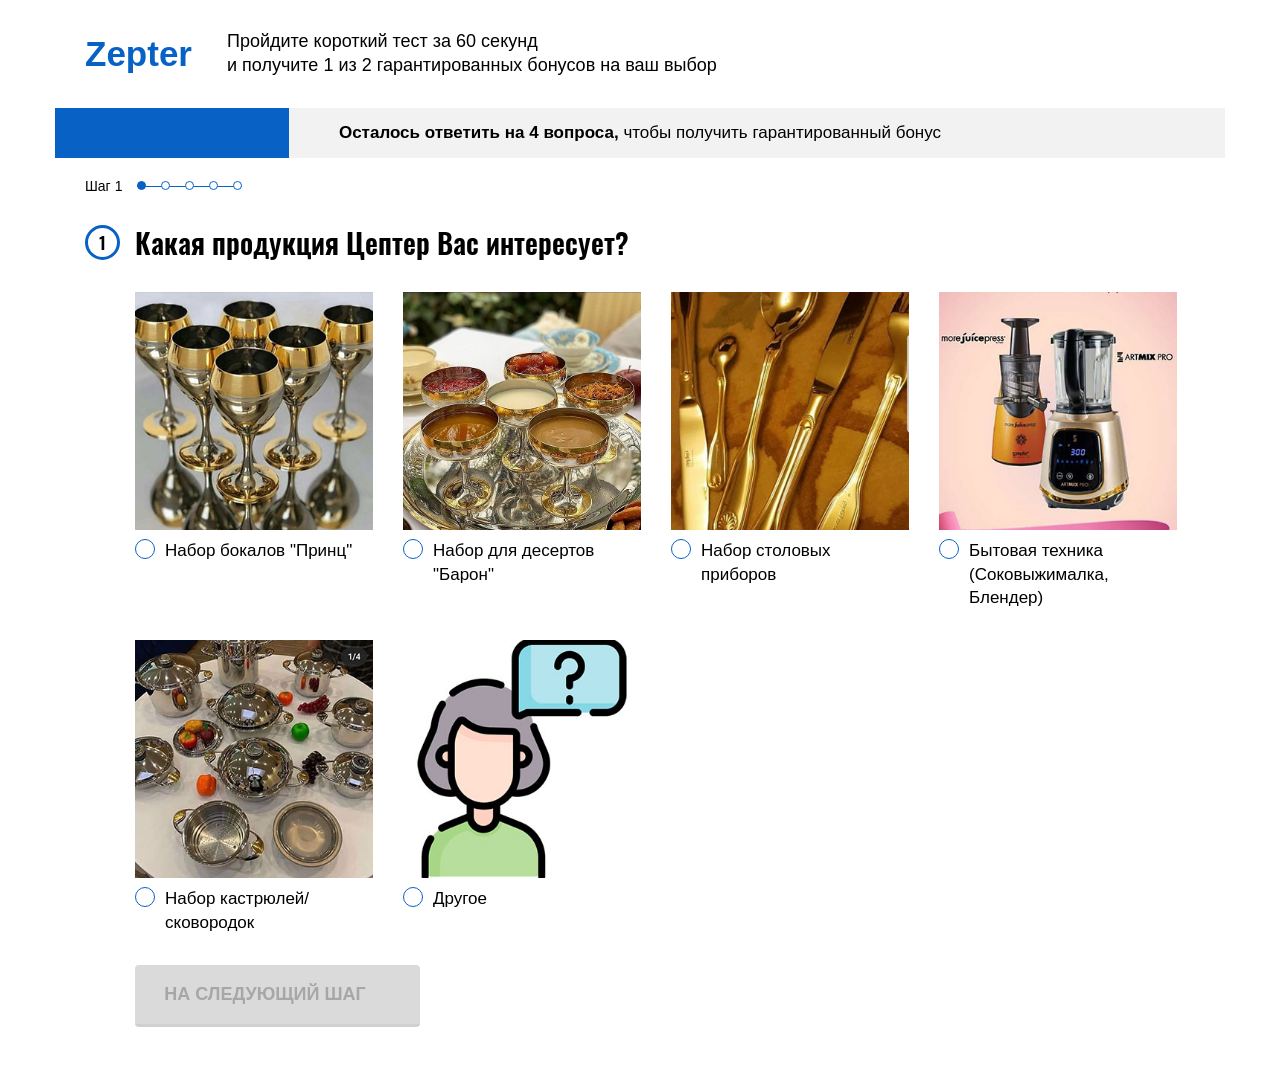
==== test/index.html @ 75e0b6c0 "Initial commit" ====
<!DOCTYPE html>
<html lang="ru"><head>
	<title>Узнайте стоимость курса + получите гарантированный подарок</title>
	<meta charset="UTF-8">
	<meta name="viewport" content="width=device-width, initial-scale=1.0, maximum-scale=1.0, user-scalable=0">
	<link rel="stylesheet" href="css/project.min.css">
	<script src="libs/jquery-3.2.1.min.js"></script>
	<script src="libs/jquery.bxslider.min.js"></script>
	<script src="libs/jquery.maskedinput.min.js"></script>
	<script src="libs/is.mobile.js"></script>
	<script src="libs/jquery.form.js"></script>
	<!-- Yandex.Metrika counter -->
	<script type="text/javascript" >
        (function(m,e,t,r,i,k,a){m[i]=m[i]||function(){(m[i].a=m[i].a||[]).push(arguments)};
            m[i].l=1*new Date();k=e.createElement(t),a=e.getElementsByTagName(t)[0],k.async=1,k.src=r,a.parentNode.insertBefore(k,a)})
        (window, document, "script", "https://mc.yandex.ru/metrika/tag.js", "ym");

        ym(83360071, "init", {
            clickmap:true,
            trackLinks:true,
            accurateTrackBounce:true,
            webvisor:true
        });
	</script>
	<noscript><div><img src="https://mc.yandex.ru/watch/83360071" style="position:absolute; left:-9999px;" alt="" /></div></noscript>
	<!-- /Yandex.Metrika counter -->
</head>
<body>
<form class="portable-test-wrapper contact-form" id="contactForm" method="POST">
	<!-- LOGO + TITLE START -->
	<div class="header-line">
		<div class="container">
			<span class="header-line__logo">Zepter</span>
			<h2 class="header-line__title">
				Пройдите короткий тест за 60 секунд
				<br>и получите 1 из 2 гарантированных бонусов на ваш выбор
			</h2>
		</div>
	</div>
	<!-- LOGO + TITLE END -->

	<!-- PROGRESS LINE START -->
	<div class="progress-line">
		<div class="main-progress">
			<div class="main-progress__extender" style="width: 14.2857%;"></div>
			<!-- STEPS TEXT START -->
			<div class="main-progress__text main-progress__text_active">
				<b>Осталось ответить на 4 вопроса,</b> чтобы получить гарантированный бонус
			</div>
			<!-- STEPS TEXT END -->
			<!-- STEPS TEXT START -->
			<div class="main-progress__text">
				<b>Осталось ответить на 3 вопроса,</b> чтобы получить гарантированный бонус
			</div>
			<!-- STEPS TEXT END -->
			<!-- STEPS TEXT START -->
			<div class="main-progress__text">
				<b>Осталось ответить на 2 вопроса,</b> чтобы получить гарантированный бонус
			</div>
			<!-- STEPS TEXT END -->
			<!-- STEPS TEXT START -->
			<div class="main-progress__text">
				<b>Осталось ответить на 1 вопрос,</b> чтобы получить гарантированный бонус
			</div>
			<!-- STEPS TEXT END -->
			<!-- STEPS TEXT START -->
			<div class="main-progress__text">
				<b>Тест пройден.</b> Заполните форму ниже, чтобы зафиксировать свой бонус
			</div>
			<!-- STEPS TEXT END -->
		</div>
		<div class="container">
			<div class="step">
				<div class="step__text">Шаг <span>1</span></div>
				<div class="step__extender">
					<div class="step__extender-item step__extender-item_active"></div>
					<div class="step__extender-item"></div>
					<div class="step__extender-item"></div>
					<div class="step__extender-item"></div>
					<div class="step__extender-item"></div>
				</div>
			</div>
		</div>
	</div>
	<!-- PROGRESS LINE END -->

	<!-- STEPS START -->
	<div class="container">
		<div class="test-slider">
			<!-- ONE-STEP START -->
			<div class="step-slide">
				<h3 class="step-slide__title">
					<div class="step-slide__title-counter">1</div>
					Какая продукция Цептер Вас интересует?
				</h3>
				<div class="step-slide__grid">
					<!-- ONE-ITEM START -->
					<label for="step1-1" class="pick-item">
						<div class="pick-item__img">
							<img src="img/s1-1.jpg" alt="item">
						</div>
						<input class="pick-item__input" type="radio" name="Продукция" id="step1-1" value="Набор бокалов Принц">
						<div class="pick-item__label">Набор бокалов "Принц"</div>
					</label>
					<!-- ONE-ITEM END -->

					<!-- ONE-ITEM START -->
					<label for="step1-2" class="pick-item">
						<div class="pick-item__img">
							<img src="img/s1-2.jpg" alt="item">
						</div>
						<input class="pick-item__input" type="radio" name="Продукция" id="step1-2" value="Набор для десертов Барон">
						<div class="pick-item__label">Набор для десертов "Барон"</div>
					</label>
					<!-- ONE-ITEM END -->

					<!-- ONE-ITEM START -->
					<label for="step1-3" class="pick-item">
						<div class="pick-item__img">
							<img src="img/s1-3.jpg" alt="item">
						</div>
						<input class="pick-item__input" type="radio" name="Продукция" id="step1-3" value="Набор столовых приборов">
						<div class="pick-item__label">Набор столовых приборов</div>
					</label>
					<!-- ONE-ITEM END -->

					<!-- ONE-ITEM START -->
					<label for="step1-4" class="pick-item">
						<div class="pick-item__img">
							<img src="img/s1-4.jpg" alt="item">
						</div>
						<input class="pick-item__input" type="radio" name="Продукция" id="step1-4" value="Бытовая техника (Соковыжималка, Блендер)">
						<div class="pick-item__label">Бытовая техника (Соковыжималка, Блендер)</div>
					</label>
					<!-- ONE-ITEM END -->

					<!-- ONE-ITEM START -->
					<label for="step1-5" class="pick-item">
						<div class="pick-item__img">
							<img src="img/s1-5.jpg" alt="item">
						</div>
						<input class="pick-item__input" type="radio" name="Продукция" id="step1-5" value="Набор кастрюлей">
						<div class="pick-item__label">Набор кастрюлей/сковородок</div>
					</label>
					<!-- ONE-ITEM END -->

					<!-- ONE-ITEM START -->
					<label for="step1-6" class="pick-item">
						<div class="pick-item__img">
							<img src="img/s1-6.jpg" alt="item">
						</div>
						<input class="pick-item__input" type="radio" name="Продукция" id="step1-6" value="Другое">
						<div class="pick-item__label">Другое</div>
					</label>
					<!-- ONE-ITEM END -->

					<div id="next1" class="btn-next-container">
						<a class="bx-next" href="">
							<div class="btn-next">
								<span>на следующий шаг</span>
							</div>
						</a>
					</div>
				</div>
			</div>
			<!-- ONE-STEP END -->


			<!-- ONE-STEP START -->
			<div class="step-slide">
				<h3 class="step-slide__title"><div class="step-slide__title-counter">2</div>
					С какого Вы города?
				</h3>
				<div class="step-slide__grid">
					<!-- ONE-ITEM START -->
					<input class="pick-item__digit" type="text" name="Город">
					<!-- ONE-ITEM END -->

					<div id="next2" class="btn-next-container"><a class="bx-next" href=""><div class="btn-next"><span>на следующий шаг</span></div></a></div>
				</div>
			</div>
			<!-- ONE-STEP END -->


			<!-- ONE-STEP START -->
			<div class="step-slide">
				<h3 class="step-slide__title"><div class="step-slide__title-counter">3</div>
					Хотели бы сотрудничать с компанией Цептер и зарабатывать на продаже посуд?
				</h3>
				<div class="step-slide__grid">
					<!-- ONE-ITEM START -->
					<label for="step3-1" class="pick-item">
						<input class="pick-item__input" type="radio" name="Сотрудничество" id="step3-1" value="Да">
						<div class="pick-item__label">Да</div>
					</label>
					<!-- ONE-ITEM END -->

					<!-- ONE-ITEM START -->
					<label for="step3-2" class="pick-item">
						<input class="pick-item__input" type="radio" name="Сотрудничество" id="step3-2" value="Нет">
						<div class="pick-item__label">Нет</div>
					</label>
					<!-- ONE-ITEM END -->

					<div id="next3" class="btn-next-container"><a class="bx-next" href=""><div class="btn-next"><span>на следующий шаг</span></div></a></div>
				</div>
			</div>
			<!-- ONE-STEP END -->


			<!-- ONE-STEP START -->
			<div class="step-slide">
				<h3 class="step-slide__title"><div class="step-slide__title-counter">4</div>
					Выберите ваш бонус:
				</h3>
				<div class="step-slide__grid">
					<!-- ONE-ITEM START -->
					<label for="step4-1" class="pick-item">
						<div class="pick-item__img">
							<img src="img/s4-1.png" alt="item">
						</div>
						<input class="pick-item__input" type="radio" name="Бонус" id="step4-1" value="Скидка">
						<div class="pick-item__label">Гарантированная скидка от 10% до 30%</div>
					</label>
					<!-- ONE-ITEM END -->

					<!-- ONE-ITEM START -->
					<label for="step4-2" class="pick-item">
						<div class="pick-item__img">
							<img src="img/s4-2.png" alt="item">
						</div>
						<input class="pick-item__input" type="radio" name="Бонус" id="step4-2" value="Подарок">
						<div class="pick-item__label">Подарок в зависимости от суммы заказа</div>
					</label>
					<!-- ONE-ITEM END -->

					<div id="next4" class="btn-next-container"><a class="bx-next" href=""><div class="btn-next"><span>на следующий шаг</span></div></a></div>
				</div>
			</div>
			<!-- ONE-STEP END -->



			<!-- ONE-STEP START -->
			<div class="step-slide prev_slide">
				<h3 class="step-slide__title"><div class="step-slide__title-counter">5</div>
					Спасибо за ответы! Получите стоимость вашего набора, оставив контакты.
				</h3>
				<div class="step-slide__grid">
					<h4 class="step-slide__discount">+ гарантированный подарок или скидка</h4>
					<div class="last-step-form">
						<label class="last-step-form__label">Введите имя и номер телефона, наш менеджер перезвонит и отправит варианты на Ватсап.</label>
						<input class="last-step-form__input contact-form__input_name" type="text" name="Имя" placeholder="Введите Ваше имя" required="required">
						<input class="last-step-form__input contact-form__input_tel" type="tel" name="Телефон" placeholder="Введите Ваш номер" required="required">
						<div class="contact-form__preloader"></div>
						<fieldset class="contact-form__input-wrapper contact-form__input-wrapper_hidden">
							<label for="honeypot">Помогает бороться со спамом. Должно быть пустым!</label>
							<input id="honeypot" type="text" name="honeypot" value="">
						</fieldset>
						<button class="last-step-form__button btn-shine contact-form__button" type="submit">
							<!--<img src="images/bx_loader.gif" alt="">-->
							<span>узнать стоимость</span>
						</button>
						<div class="contact-form__description"></div>
						<div class="last-step-form__accept">Нажимая на кнопку, вы принимаете <a href="privacy.html" target="_blank">Положение и Согласие</a> на обработку персональных данных.</div>
					</div>
				</div>

			</div>
			<!-- ONE-STEP END -->

			<!-- ONE-STEP START -->
			<div class="step-slide last_slide">
				<!-- AFTER SUBMIT START -->
				<div class="after-submit">
					<div class="container">
						<h4 class="after-submit__title">Заявка отправлена.</h4>
						<h5 class="after-submit__descr">Наш менеджер перезвонит Вам и огласит стоимость ваших наборов и ответит на любые вопросы.</h5>
					</div>
				</div>
				<!-- AFTER SUBMIT END -->
			</div>
			<!-- ONE-STEP END -->
		</div>
	</div>
	<!-- STEPS END -->

</form>

<script src="main.js"></script>
<script src="mail/js/mail.js"></script>

</body></html>
---- test/css/project.min.css ----
/*!
 * Start Bootstrap - Agency v5.0.2 (https://startbootstrap.com/template-overviews/agency)
 * Copyright 2013-2022 Start Bootstrap
 * Licensed under MIT (https://github.com/BlackrockDigital/startbootstrap-agency/blob/master/LICENSE)
 */@font-face{font-family:Oswald;src:url(../fonts/Oswald-DemiBold.woff2) format("woff2");font-weight:600;font-style:normal}article,b,body,br,button,div,footer,h1,h2,h3,h4,h5,h6,header,hr,html,i,input,label,nav,ol,ol li,option,p,select,span,textarea,ul,ul li{margin:0;padding:0;font-weight:400}b{font-weight:700}ol,ol li,ul,ul li{list-style-type:none}a{text-decoration:none;cursor:pointer}a:focus,button:focus,input:focus,label:focus,option:focus,select:focus,textarea:focus{outline:0}*,:after,:before,input{-webkit-box-sizing:border-box;box-sizing:border-box}@font-face{font-family:"PT Sans";src:url(../fonts/PTSans-Regular.ttf) format("truetype");font-weight:400;font-style:normal}@font-face{font-family:"PT Sans";src:url(../fonts/PTSans-Bold.ttf) format("truetype");font-weight:700;font-style:normal}.arcticmodal-container,.arcticmodal-overlay{position:fixed;left:0;top:0;right:0;bottom:0;z-index:1000}.arcticmodal-container{overflow:auto;margin:0;padding:0;border:0;border-collapse:collapse}.arcticmodal-container_i{height:100%;margin:0 auto}.arcticmodal-container_i2{padding:24px;margin:0;border:0;vertical-align:middle}.arcticmodal-error{padding:20px;border-radius:10px;background:#000;color:#fff}.arcticmodal-loading{width:80px;height:80px;border-radius:10px;background:#000 url(loading.gif) no-repeat 50% 50%}.fancybox-toolbar .fancybox-button--fullscreen{display:none!important}.fancybox-toolbar .fancybox-button--share{display:none!important}.bx-wrapper{position:relative;margin:0 auto;padding:0;-ms-touch-action:pan-y;touch-action:pan-y}.bx-wrapper img{max-width:100%;display:block}.bxslider{margin:0;padding:0}ul.bxslider{list-style:none}.bx-viewport{-webkit-transform:translatez(0)}.bx-wrapper .bx-controls-auto,.bx-wrapper .bx-pager{position:absolute;bottom:-30px;width:100%}.bx-wrapper .bx-loading{min-height:50px;background:url(../images/bx_loader.gif) center center no-repeat #fff;height:100%;width:100%;position:absolute;top:0;left:0;z-index:2000}.bx-wrapper .bx-pager{text-align:center;font-size:.85em;font-family:Arial,sans-serif;font-weight:700;color:#666;padding-top:20px}.bx-wrapper .bx-pager.bx-default-pager a{background:#666;text-indent:-9999px;display:block;width:10px;height:10px;margin:0 5px;outline:0;border-radius:5px}.bx-wrapper .bx-pager.bx-default-pager a.active,.bx-wrapper .bx-pager.bx-default-pager a:focus,.bx-wrapper .bx-pager.bx-default-pager a:hover{background:#000}.bx-wrapper .bx-controls-auto .bx-controls-auto-item,.bx-wrapper .bx-pager-item{display:inline-block}.bx-wrapper .bx-pager-item{font-size:0;line-height:0}.bx-wrapper .bx-prev{left:10px;background:url(images/controls.png) 0 -32px no-repeat}.bx-wrapper .bx-prev:focus,.bx-wrapper .bx-prev:hover{background-position:0 0}.bx-wrapper .bx-next{right:10px;background:url(images/controls.png) -43px -32px no-repeat}.bx-wrapper .bx-next:focus,.bx-wrapper .bx-next:hover{background-position:-43px 0}.bx-wrapper .bx-controls-direction a{position:absolute;top:50%;margin-top:-16px;outline:0;width:32px;height:32px;text-indent:-9999px;z-index:9999}.bx-wrapper .bx-controls-direction a.disabled{display:none}.bx-wrapper .bx-controls-auto{text-align:center}.bx-wrapper .bx-controls-auto .bx-start{display:block;text-indent:-9999px;width:10px;height:11px;outline:0;background:url(images/controls.png) -86px -11px no-repeat;margin:0 3px}.bx-wrapper .bx-controls-auto .bx-start.active,.bx-wrapper .bx-controls-auto .bx-start:focus,.bx-wrapper .bx-controls-auto .bx-start:hover{background-position:-86px 0}.bx-wrapper .bx-controls-auto .bx-stop{display:block;text-indent:-9999px;width:9px;height:11px;outline:0;background:url(images/controls.png) -86px -44px no-repeat;margin:0 3px}.bx-wrapper .bx-controls-auto .bx-stop.active,.bx-wrapper .bx-controls-auto .bx-stop:focus,.bx-wrapper .bx-controls-auto .bx-stop:hover{background-position:-86px -33px}.bx-wrapper .bx-controls.bx-has-controls-auto.bx-has-pager .bx-pager{text-align:left;width:80%}.bx-wrapper .bx-controls.bx-has-controls-auto.bx-has-pager .bx-controls-auto{right:0;width:35px}.bx-wrapper .bx-caption{position:absolute;bottom:0;left:0;background:#666;background:rgba(80,80,80,.75);width:100%}.bx-wrapper .bx-caption span{color:#fff;font-family:Arial,sans-serif;display:block;font-size:.85em;padding:10px}body,html{font-family:"PT Sans",sans-serif;max-width:1170px;margin:auto}.container{width:100%;padding:0 30px;margin:auto}input.error{border-color:red!important}label.error{display:none!important}.btn-next{display:block;width:100%;padding:19px 0;border-radius:4px;border-bottom:3px solid #d0d0d0;background:#dadada;margin-left:15px;font-size:18px;font-weight:700;color:#a7a7a7;text-align:center;text-transform:uppercase;-webkit-transition:.3s;transition:.3s;position:relative;overflow:hidden}.btn-next:hover{background:#0b79f5}.btn-next span{font-weight:inherit;position:relative;z-index:2}.btn-next span:after{content:"";display:inline-block;width:15px;height:13px;background:url(img/next-row.svg) no-repeat center;margin-left:10px}.btn-next_active{border-bottom:3px solid #0861c5;background:#0861c5;color:#fff}.btn-next_active span:after{background:url(../img/next-row-a.svg) no-repeat center}.btn-next-container{width:100%;position:relative}.btn-next-container:before{content:"";display:block;position:absolute;top:0;right:0;bottom:0;left:0;width:100%;height:100%;z-index:5}.btn-next-container_active:before{content:none}.btn-shine:after{content:"";margin-left:60px;width:30px;height:300px;background:#fff;-webkit-animation-delay:50ms;animation-delay:50ms;position:absolute;left:-40px;top:-150px;-webkit-animation-timing-function:ease-in-out;animation-timing-function:ease-in-out;-webkit-transition:all .1s;transition:all .1s;-webkit-animation-name:slideme;animation-name:slideme;-webkit-animation-duration:3s;animation-duration:3s;-webkit-animation-iteration-count:infinite;animation-iteration-count:infinite;-webkit-transform:rotate(45deg);transform:rotate(45deg)}@-webkit-keyframes slideme{0%{left:-30px;margin-left:0}30%{left:110%;margin-left:80px}100%{left:110%;margin-left:80px}}@keyframes slideme{0%{left:-30px;margin-left:0}30%{left:110%;margin-left:80px}100%{left:110%;margin-left:80px}}.bx-next:first-child{display:none}.bx-next{display:inline-block;width:100%;max-width:285px}.portable-test-wrapper{background:#fff;position:relative}.header-line{padding:30px 0}.header-line .container{display:-webkit-box;display:-ms-flexbox;display:flex;-ms-flex-wrap:nowrap;flex-wrap:nowrap;-webkit-box-pack:start;-ms-flex-pack:start;justify-content:flex-start;-webkit-box-align:center;-ms-flex-align:center;align-items:center;-webkit-box-orient:horizontal;-webkit-box-direction:normal;-ms-flex-direction:row;flex-direction:row}.header-line__logo{display:block;margin-right:35px;font-size:35px;font-weight:600;color:#0861c5}.header-line__title{font-size:18px;line-height:1.33}.main-progress{background:#f2f2f2;position:relative}.main-progress__extender{position:absolute;top:0;left:0;bottom:0;max-width:100%;height:100%;background:#0861c5;-webkit-transition:.3s;transition:.3s}.main-progress__text{position:relative;width:100%;padding:15px 10px;font-size:17px;text-align:center;display:none}.main-progress__text_active{display:block}.step{display:-webkit-box;display:-ms-flexbox;display:flex;-ms-flex-wrap:nowrap;flex-wrap:nowrap;-webkit-box-pack:start;-ms-flex-pack:start;justify-content:flex-start;-webkit-box-align:center;-ms-flex-align:center;align-items:center;-webkit-box-orient:horizontal;-webkit-box-direction:normal;-ms-flex-direction:row;flex-direction:row;margin:20px auto 30px}.step__text{font-size:14px;margin-right:15px}.step__extender{display:-webkit-box;display:-ms-flexbox;display:flex;-ms-flex-wrap:nowrap;flex-wrap:nowrap;-webkit-box-pack:start;-ms-flex-pack:start;justify-content:flex-start;-webkit-box-align:center;-ms-flex-align:center;align-items:center;-webkit-box-orient:horizontal;-webkit-box-direction:normal;-ms-flex-direction:row;flex-direction:row;position:relative}.step__extender:after{content:"";display:block;width:100%;height:1px;background:#0861c5;position:absolute;top:50%;left:0;right:0}.step__extender-item{width:9px;height:9px;border:1px solid #0861c5;border-radius:50%;background:#fff;margin-right:15px;position:relative;z-index:2}.step__extender-item:last-child{margin-right:0}.step__extender-item_active{background:#0861c5}.step-slide{padding-bottom:55px}.step-slide__discount{font-size:18px;font-weight:700;padding-left:30px;margin:-25px 0 40px 15px;background:url(../img/gift-box.svg) no-repeat left center;background-size:24px}.step-slide__title{font-family:Oswald,sans-serif;display:-webkit-box;display:-ms-flexbox;display:flex;-ms-flex-wrap:nowrap;flex-wrap:nowrap;-webkit-box-pack:start;-ms-flex-pack:start;justify-content:flex-start;-webkit-box-align:center;-ms-flex-align:center;align-items:center;-webkit-box-orient:horizontal;-webkit-box-direction:normal;-ms-flex-direction:row;flex-direction:row;font-size:28px;font-weight:700;margin-bottom:30px}.step-slide__title-counter{display:-webkit-box;display:-ms-flexbox;display:flex;-ms-flex-wrap:nowrap;flex-wrap:nowrap;-webkit-box-pack:center;-ms-flex-pack:center;justify-content:center;-webkit-box-align:center;-ms-flex-align:center;align-items:center;-webkit-box-orient:horizontal;-webkit-box-direction:normal;-ms-flex-direction:row;flex-direction:row;width:35px;min-width:35px;height:35px;border:3px solid #0861c5;border-radius:50%;font-size:17px;font-weight:700;margin-right:15px}.step-slide__grid{display:-webkit-box;display:-ms-flexbox;display:flex;-ms-flex-wrap:wrap;flex-wrap:wrap;-webkit-box-pack:start;-ms-flex-pack:start;justify-content:flex-start;-webkit-box-align:start;-ms-flex-align:start;align-items:flex-start;-webkit-box-orient:horizontal;-webkit-box-direction:normal;-ms-flex-direction:row;flex-direction:row;padding-left:35px}.step-slide__grid input.pick-item__digit{width:170px;height:35px;margin-left:15px;margin-bottom:20px;padding-left:10px}.pick-item{display:block;width:238px;margin:0 15px 30px;cursor:pointer}.pick-item__img{width:100%;overflow:hidden;margin-bottom:5px}.pick-item__img img{display:inline-block}.pick-item__input{display:none;width:70px;height:48px;border:1px solid #d9d9d9;padding-left:10px;font-size:20px;margin-right:10px}.pick-item__input:checked+.pick-item__label:after{content:"";display:block;width:10px;height:10px;background:#0861c5;border-radius:50%;position:absolute;top:5px;left:5px}.pick-item__label{font-size:17px;line-height:1.4;position:relative;padding-left:30px}.pick-item__label:before{content:"";display:block;width:20px;height:20px;border:1px solid #0861c5;border-radius:50%;position:absolute;top:0;left:0}.last-step-form{width:100%;padding-left:15px}.last-step-form__label{display:block;font-size:18px;margin-bottom:15px}.last-step-form__input{display:block;width:100%;max-width:460px;padding:11px 0 11px 50px;margin-bottom:10px;border:1px solid transparent;font-family:"PT Sans",sans-serif;font-size:22px;border-radius:3px;background:#efefef url(../img/phone.png) no-repeat left 20px center}.last-step-form__input.contact-form__input_name{background:#efefef url(../img/user.png) no-repeat left 20px center}.last-step-form__button{display:block;width:100%;max-width:460px;padding:25px 0;border-radius:4px;border:0;border-bottom:3px solid #0861c5;background:#0861c5;font-size:18px;font-weight:700;color:#fff;text-align:center;text-transform:uppercase;-webkit-transition:.3s;transition:.3s;position:relative;overflow:hidden;margin-bottom:10px;cursor:pointer}.last-step-form__button span{font-weight:inherit;position:relative;z-index:2}.last-step-form__button span:after{content:"";display:inline-block;width:23px;height:23px;background:url(../img/form.svg) no-repeat center;margin:0 0 -5px 10px}.last-step-form__button:hover{background:#0b79f5}.last-step-form__accept{font-size:11px;color:#4a4a4a}.last-step-form__accept a{color:inherit;text-decoration:underline}.contact-form__button img{display:none;vertical-align:text-bottom;width:22px;margin-right:7px}.after-submit{background:#fff}.after-submit .container{display:-webkit-box;display:-ms-flexbox;display:flex;-ms-flex-wrap:nowrap;flex-wrap:nowrap;-webkit-box-pack:center;-ms-flex-pack:center;justify-content:center;-webkit-box-align:center;-ms-flex-align:center;align-items:center;-webkit-box-orient:vertical;-webkit-box-direction:normal;-ms-flex-direction:column;flex-direction:column;width:100%;height:100%;padding:150px 0}.after-submit__title{padding-top:80px;font-size:28px;font-weight:700;margin-bottom:10px;background:url(../img/done.svg) no-repeat top center;text-align:center;background-size:61px}.after-submit__descr{font-size:18px;text-align:center}.after-submit__descr a{color:#0861c5;text-decoration:underline}.test-modal-button{display:block;width:100%;max-width:330px;height:66px;border-radius:4px;overflow:hidden;border:0;background:#09b677;font-size:18px;font-weight:700;position:relative;cursor:pointer;text-transform:uppercase;color:#fff;-webkit-transition:.3s;transition:.3s}.test-modal-button:hover{background:#089e67}.test-modal-button span:after{content:"";display:inline-block;width:23px;height:23px;background:url(../img/form-w.svg) no-repeat center;margin:0 0 -5px 10px}.arcticmodal-container{-webkit-overflow-scrolling:touch;overflow-y:scroll}.contact-form__preloader{height:2px;width:100%;position:relative;margin:15px 0;opacity:0}.contact-form__preloader:before{background:#48d1cc;content:'';display:inline-block;position:absolute;left:0;width:50px;height:2px;-webkit-animation:smartlidPreloader 3s infinite;animation:smartlidPreloader 3s infinite}.contact-form__input-wrapper_hidden{display:none}@media screen and (max-width:767px){.header-line .container{-webkit-box-orient:vertical;-webkit-box-direction:normal;-ms-flex-direction:column;flex-direction:column;text-align:center}.header-line__logo{margin:0 0 15px}.btn-next{margin:0}.step{-webkit-box-pack:center;-ms-flex-pack:center;justify-content:center}.step-slide__title{-webkit-box-orient:vertical;-webkit-box-direction:normal;-ms-flex-direction:column;flex-direction:column;text-align:center}.step-slide__title-counter{margin:0 0 10px}.step-slide__grid{padding:0;-webkit-box-pack:center;-ms-flex-pack:center;justify-content:center}.step-slide__discount{text-align:center;padding:30px 0 0;background-position:top center;margin-left:0}.pick-item__label{display:inline-block}.last-step-form{padding:0}.last-step-form__accept,.last-step-form__label{text-align:center}.last-step-form__button,.last-step-form__input{margin-left:auto;margin-right:auto}.btn-next-container{display:-webkit-box;display:-ms-flexbox;display:flex;-ms-flex-wrap:nowrap;flex-wrap:nowrap;-webkit-box-pack:center;-ms-flex-pack:center;justify-content:center;-webkit-box-align:stretch;-ms-flex-align:stretch;align-items:stretch;-webkit-box-orient:horizontal;-webkit-box-direction:normal;-ms-flex-direction:row;flex-direction:row}}@media screen and (max-width:640px){.pick-item{width:50%;margin:0;padding:0 5px 30px}.pick-item__img{height:auto;max-height:170px}.pick-item__label{padding-left:25px;text-align:left}}@media screen and (max-width:480px){.container{padding:0 10px}.last-step-form__button{font-size:12px;padding:14px 0}.last-step-form__button span:after{width:18px;height:18px;margin:0 0 -4px 5px;background-size:100% 100%}.step-slide__grid input.pick-item__digit{margin-left:0}}@-webkit-keyframes smartlidPreloader{0%{left:0}50%{left:calc(100% - 50px)}100%{left:0}}@keyframes smartlidPreloader{0%{left:0}50%{left:calc(100% - 50px)}100%{left:0}}
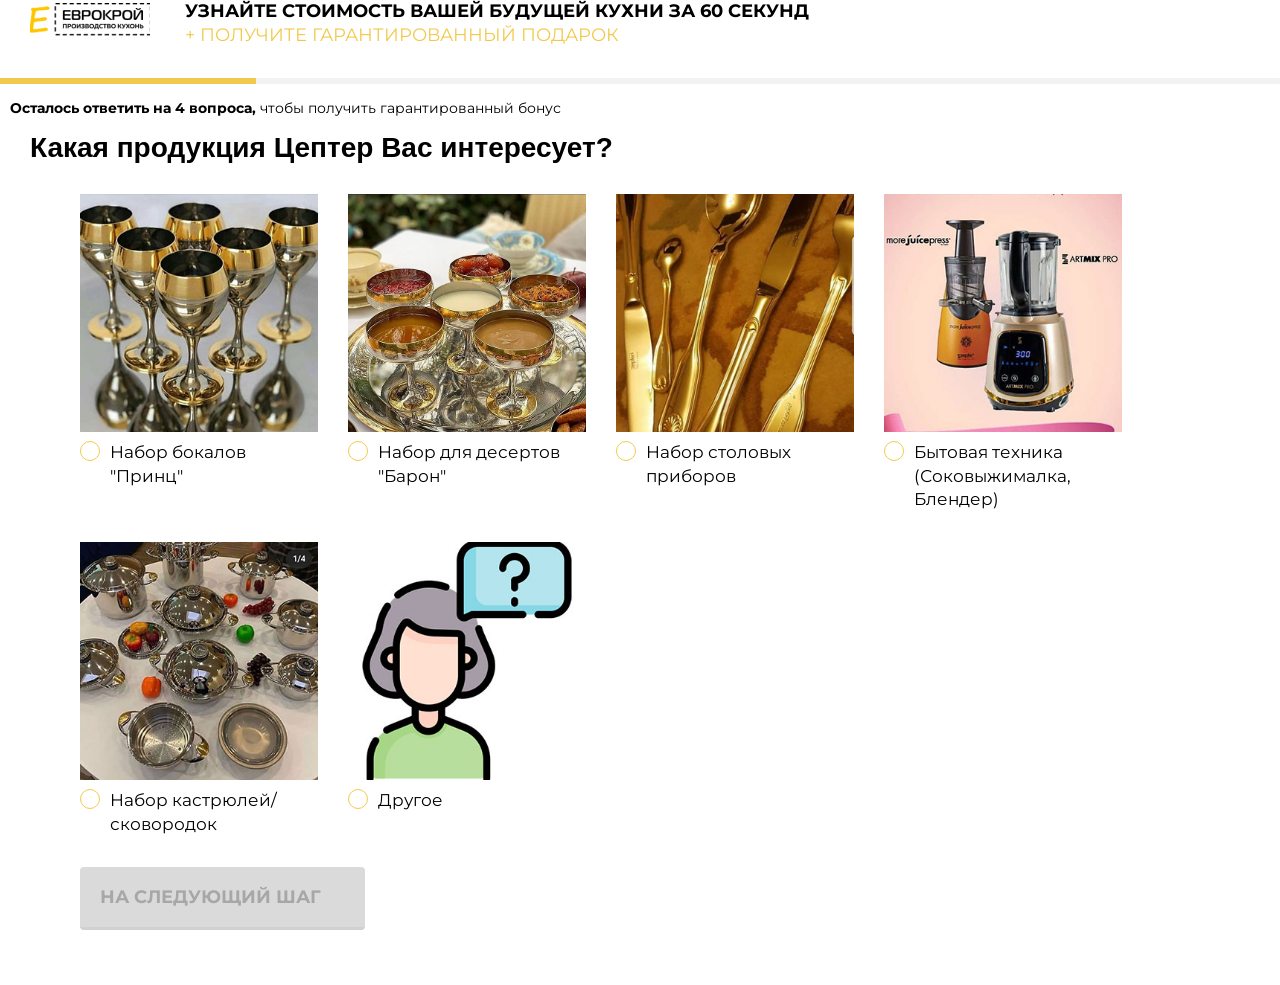
==== commit b2b2a050: "." ====
--- a/test/index.html
+++ b/test/index.html
@@ -3,37 +3,22 @@
 	<title>Узнайте стоимость курса + получите гарантированный подарок</title>
 	<meta charset="UTF-8">
 	<meta name="viewport" content="width=device-width, initial-scale=1.0, maximum-scale=1.0, user-scalable=0">
+	<link rel="preconnect" href="https://fonts.googleapis.com">
+	<link rel="preconnect" href="https://fonts.gstatic.com" crossorigin>
+	<link href="https://fonts.googleapis.com/css2?family=Montserrat&display=swap" rel="stylesheet">
 	<link rel="stylesheet" href="css/project.min.css">
-	<script src="libs/jquery-3.2.1.min.js"></script>
-	<script src="libs/jquery.bxslider.min.js"></script>
-	<script src="libs/jquery.maskedinput.min.js"></script>
-	<script src="libs/is.mobile.js"></script>
-	<script src="libs/jquery.form.js"></script>
-	<!-- Yandex.Metrika counter -->
-	<script type="text/javascript" >
-        (function(m,e,t,r,i,k,a){m[i]=m[i]||function(){(m[i].a=m[i].a||[]).push(arguments)};
-            m[i].l=1*new Date();k=e.createElement(t),a=e.getElementsByTagName(t)[0],k.async=1,k.src=r,a.parentNode.insertBefore(k,a)})
-        (window, document, "script", "https://mc.yandex.ru/metrika/tag.js", "ym");
-
-        ym(83360071, "init", {
-            clickmap:true,
-            trackLinks:true,
-            accurateTrackBounce:true,
-            webvisor:true
-        });
-	</script>
-	<noscript><div><img src="https://mc.yandex.ru/watch/83360071" style="position:absolute; left:-9999px;" alt="" /></div></noscript>
-	<!-- /Yandex.Metrika counter -->
 </head>
 <body>
 <form class="portable-test-wrapper contact-form" id="contactForm" method="POST">
 	<!-- LOGO + TITLE START -->
 	<div class="header-line">
 		<div class="container">
-			<span class="header-line__logo">Zepter</span>
+			<span class="header-line__logo">
+				<img src="img/logo.png" alt="">
+			</span>
 			<h2 class="header-line__title">
-				Пройдите короткий тест за 60 секунд
-				<br>и получите 1 из 2 гарантированных бонусов на ваш выбор
+				Узнайте стоимость вашей будущей кухни за 60 секунд<br>
+				<span>+ получите гарантированный подарок</span>
 			</h2>
 		</div>
 	</div>
@@ -43,44 +28,32 @@
 	<div class="progress-line">
 		<div class="main-progress">
 			<div class="main-progress__extender" style="width: 14.2857%;"></div>
-			<!-- STEPS TEXT START -->
-			<div class="main-progress__text main-progress__text_active">
-				<b>Осталось ответить на 4 вопроса,</b> чтобы получить гарантированный бонус
-			</div>
-			<!-- STEPS TEXT END -->
-			<!-- STEPS TEXT START -->
-			<div class="main-progress__text">
-				<b>Осталось ответить на 3 вопроса,</b> чтобы получить гарантированный бонус
-			</div>
-			<!-- STEPS TEXT END -->
-			<!-- STEPS TEXT START -->
-			<div class="main-progress__text">
-				<b>Осталось ответить на 2 вопроса,</b> чтобы получить гарантированный бонус
-			</div>
-			<!-- STEPS TEXT END -->
-			<!-- STEPS TEXT START -->
-			<div class="main-progress__text">
-				<b>Осталось ответить на 1 вопрос,</b> чтобы получить гарантированный бонус
-			</div>
-			<!-- STEPS TEXT END -->
-			<!-- STEPS TEXT START -->
-			<div class="main-progress__text">
-				<b>Тест пройден.</b> Заполните форму ниже, чтобы зафиксировать свой бонус
-			</div>
-			<!-- STEPS TEXT END -->
-		</div>
-		<div class="container">
-			<div class="step">
-				<div class="step__text">Шаг <span>1</span></div>
-				<div class="step__extender">
-					<div class="step__extender-item step__extender-item_active"></div>
-					<div class="step__extender-item"></div>
-					<div class="step__extender-item"></div>
-					<div class="step__extender-item"></div>
-					<div class="step__extender-item"></div>
-				</div>
-			</div>
-		</div>
+		</div>
+		<!-- STEPS TEXT START -->
+		<div class="main-progress__text main-progress__text_active">
+			<b>Осталось ответить на 4 вопроса,</b> чтобы получить гарантированный бонус
+		</div>
+		<!-- STEPS TEXT END -->
+		<!-- STEPS TEXT START -->
+		<div class="main-progress__text">
+			<b>Осталось ответить на 3 вопроса,</b> чтобы получить гарантированный бонус
+		</div>
+		<!-- STEPS TEXT END -->
+		<!-- STEPS TEXT START -->
+		<div class="main-progress__text">
+			<b>Осталось ответить на 2 вопроса,</b> чтобы получить гарантированный бонус
+		</div>
+		<!-- STEPS TEXT END -->
+		<!-- STEPS TEXT START -->
+		<div class="main-progress__text">
+			<b>Осталось ответить на 1 вопрос,</b> чтобы получить гарантированный бонус
+		</div>
+		<!-- STEPS TEXT END -->
+		<!-- STEPS TEXT START -->
+		<div class="main-progress__text">
+			<b>Тест пройден.</b> Заполните форму ниже, чтобы зафиксировать свой бонус
+		</div>
+		<!-- STEPS TEXT END -->
 	</div>
 	<!-- PROGRESS LINE END -->
 
@@ -90,7 +63,6 @@
 			<!-- ONE-STEP START -->
 			<div class="step-slide">
 				<h3 class="step-slide__title">
-					<div class="step-slide__title-counter">1</div>
 					Какая продукция Цептер Вас интересует?
 				</h3>
 				<div class="step-slide__grid">
@@ -165,10 +137,9 @@
 			</div>
 			<!-- ONE-STEP END -->
 
-
-			<!-- ONE-STEP START -->
-			<div class="step-slide">
-				<h3 class="step-slide__title"><div class="step-slide__title-counter">2</div>
+			<!-- ONE-STEP START -->
+			<div class="step-slide">
+				<h3 class="step-slide__title">
 					С какого Вы города?
 				</h3>
 				<div class="step-slide__grid">
@@ -184,7 +155,7 @@
 
 			<!-- ONE-STEP START -->
 			<div class="step-slide">
-				<h3 class="step-slide__title"><div class="step-slide__title-counter">3</div>
+				<h3 class="step-slide__title">
 					Хотели бы сотрудничать с компанией Цептер и зарабатывать на продаже посуд?
 				</h3>
 				<div class="step-slide__grid">
@@ -210,7 +181,7 @@
 
 			<!-- ONE-STEP START -->
 			<div class="step-slide">
-				<h3 class="step-slide__title"><div class="step-slide__title-counter">4</div>
+				<h3 class="step-slide__title">
 					Выберите ваш бонус:
 				</h3>
 				<div class="step-slide__grid">
@@ -243,7 +214,7 @@
 
 			<!-- ONE-STEP START -->
 			<div class="step-slide prev_slide">
-				<h3 class="step-slide__title"><div class="step-slide__title-counter">5</div>
+				<h3 class="step-slide__title">
 					Спасибо за ответы! Получите стоимость вашего набора, оставив контакты.
 				</h3>
 				<div class="step-slide__grid">
@@ -286,7 +257,11 @@
 	<!-- STEPS END -->
 
 </form>
-
+<script src="libs/jquery-3.2.1.min.js"></script>
+<script src="libs/jquery.bxslider.min.js"></script>
+<script src="libs/jquery.maskedinput.min.js"></script>
+<script src="libs/is.mobile.js"></script>
+<script src="libs/jquery.form.js"></script>
 <script src="main.js"></script>
 <script src="mail/js/mail.js"></script>
 
--- a/test/css/project.min.css
+++ b/test/css/project.min.css
@@ -2,4 +2,4 @@
  * Start Bootstrap - Agency v5.0.2 (https://startbootstrap.com/template-overviews/agency)
  * Copyright 2013-2022 Start Bootstrap
  * Licensed under MIT (https://github.com/BlackrockDigital/startbootstrap-agency/blob/master/LICENSE)
- */@font-face{font-family:Oswald;src:url(../fonts/Oswald-DemiBold.woff2) format("woff2");font-weight:600;font-style:normal}article,b,body,br,button,div,footer,h1,h2,h3,h4,h5,h6,header,hr,html,i,input,label,nav,ol,ol li,option,p,select,span,textarea,ul,ul li{margin:0;padding:0;font-weight:400}b{font-weight:700}ol,ol li,ul,ul li{list-style-type:none}a{text-decoration:none;cursor:pointer}a:focus,button:focus,input:focus,label:focus,option:focus,select:focus,textarea:focus{outline:0}*,:after,:before,input{-webkit-box-sizing:border-box;box-sizing:border-box}@font-face{font-family:"PT Sans";src:url(../fonts/PTSans-Regular.ttf) format("truetype");font-weight:400;font-style:normal}@font-face{font-family:"PT Sans";src:url(../fonts/PTSans-Bold.ttf) format("truetype");font-weight:700;font-style:normal}.arcticmodal-container,.arcticmodal-overlay{position:fixed;left:0;top:0;right:0;bottom:0;z-index:1000}.arcticmodal-container{overflow:auto;margin:0;padding:0;border:0;border-collapse:collapse}.arcticmodal-container_i{height:100%;margin:0 auto}.arcticmodal-container_i2{padding:24px;margin:0;border:0;vertical-align:middle}.arcticmodal-error{padding:20px;border-radius:10px;background:#000;color:#fff}.arcticmodal-loading{width:80px;height:80px;border-radius:10px;background:#000 url(loading.gif) no-repeat 50% 50%}.fancybox-toolbar .fancybox-button--fullscreen{display:none!important}.fancybox-toolbar .fancybox-button--share{display:none!important}.bx-wrapper{position:relative;margin:0 auto;padding:0;-ms-touch-action:pan-y;touch-action:pan-y}.bx-wrapper img{max-width:100%;display:block}.bxslider{margin:0;padding:0}ul.bxslider{list-style:none}.bx-viewport{-webkit-transform:translatez(0)}.bx-wrapper .bx-controls-auto,.bx-wrapper .bx-pager{position:absolute;bottom:-30px;width:100%}.bx-wrapper .bx-loading{min-height:50px;background:url(../images/bx_loader.gif) center center no-repeat #fff;height:100%;width:100%;position:absolute;top:0;left:0;z-index:2000}.bx-wrapper .bx-pager{text-align:center;font-size:.85em;font-family:Arial,sans-serif;font-weight:700;color:#666;padding-top:20px}.bx-wrapper .bx-pager.bx-default-pager a{background:#666;text-indent:-9999px;display:block;width:10px;height:10px;margin:0 5px;outline:0;border-radius:5px}.bx-wrapper .bx-pager.bx-default-pager a.active,.bx-wrapper .bx-pager.bx-default-pager a:focus,.bx-wrapper .bx-pager.bx-default-pager a:hover{background:#000}.bx-wrapper .bx-controls-auto .bx-controls-auto-item,.bx-wrapper .bx-pager-item{display:inline-block}.bx-wrapper .bx-pager-item{font-size:0;line-height:0}.bx-wrapper .bx-prev{left:10px;background:url(images/controls.png) 0 -32px no-repeat}.bx-wrapper .bx-prev:focus,.bx-wrapper .bx-prev:hover{background-position:0 0}.bx-wrapper .bx-next{right:10px;background:url(images/controls.png) -43px -32px no-repeat}.bx-wrapper .bx-next:focus,.bx-wrapper .bx-next:hover{background-position:-43px 0}.bx-wrapper .bx-controls-direction a{position:absolute;top:50%;margin-top:-16px;outline:0;width:32px;height:32px;text-indent:-9999px;z-index:9999}.bx-wrapper .bx-controls-direction a.disabled{display:none}.bx-wrapper .bx-controls-auto{text-align:center}.bx-wrapper .bx-controls-auto .bx-start{display:block;text-indent:-9999px;width:10px;height:11px;outline:0;background:url(images/controls.png) -86px -11px no-repeat;margin:0 3px}.bx-wrapper .bx-controls-auto .bx-start.active,.bx-wrapper .bx-controls-auto .bx-start:focus,.bx-wrapper .bx-controls-auto .bx-start:hover{background-position:-86px 0}.bx-wrapper .bx-controls-auto .bx-stop{display:block;text-indent:-9999px;width:9px;height:11px;outline:0;background:url(images/controls.png) -86px -44px no-repeat;margin:0 3px}.bx-wrapper .bx-controls-auto .bx-stop.active,.bx-wrapper .bx-controls-auto .bx-stop:focus,.bx-wrapper .bx-controls-auto .bx-stop:hover{background-position:-86px -33px}.bx-wrapper .bx-controls.bx-has-controls-auto.bx-has-pager .bx-pager{text-align:left;width:80%}.bx-wrapper .bx-controls.bx-has-controls-auto.bx-has-pager .bx-controls-auto{right:0;width:35px}.bx-wrapper .bx-caption{position:absolute;bottom:0;left:0;background:#666;background:rgba(80,80,80,.75);width:100%}.bx-wrapper .bx-caption span{color:#fff;font-family:Arial,sans-serif;display:block;font-size:.85em;padding:10px}body,html{font-family:"PT Sans",sans-serif;max-width:1170px;margin:auto}.container{width:100%;padding:0 30px;margin:auto}input.error{border-color:red!important}label.error{display:none!important}.btn-next{display:block;width:100%;padding:19px 0;border-radius:4px;border-bottom:3px solid #d0d0d0;background:#dadada;margin-left:15px;font-size:18px;font-weight:700;color:#a7a7a7;text-align:center;text-transform:uppercase;-webkit-transition:.3s;transition:.3s;position:relative;overflow:hidden}.btn-next:hover{background:#0b79f5}.btn-next span{font-weight:inherit;position:relative;z-index:2}.btn-next span:after{content:"";display:inline-block;width:15px;height:13px;background:url(img/next-row.svg) no-repeat center;margin-left:10px}.btn-next_active{border-bottom:3px solid #0861c5;background:#0861c5;color:#fff}.btn-next_active span:after{background:url(../img/next-row-a.svg) no-repeat center}.btn-next-container{width:100%;position:relative}.btn-next-container:before{content:"";display:block;position:absolute;top:0;right:0;bottom:0;left:0;width:100%;height:100%;z-index:5}.btn-next-container_active:before{content:none}.btn-shine:after{content:"";margin-left:60px;width:30px;height:300px;background:#fff;-webkit-animation-delay:50ms;animation-delay:50ms;position:absolute;left:-40px;top:-150px;-webkit-animation-timing-function:ease-in-out;animation-timing-function:ease-in-out;-webkit-transition:all .1s;transition:all .1s;-webkit-animation-name:slideme;animation-name:slideme;-webkit-animation-duration:3s;animation-duration:3s;-webkit-animation-iteration-count:infinite;animation-iteration-count:infinite;-webkit-transform:rotate(45deg);transform:rotate(45deg)}@-webkit-keyframes slideme{0%{left:-30px;margin-left:0}30%{left:110%;margin-left:80px}100%{left:110%;margin-left:80px}}@keyframes slideme{0%{left:-30px;margin-left:0}30%{left:110%;margin-left:80px}100%{left:110%;margin-left:80px}}.bx-next:first-child{display:none}.bx-next{display:inline-block;width:100%;max-width:285px}.portable-test-wrapper{background:#fff;position:relative}.header-line{padding:30px 0}.header-line .container{display:-webkit-box;display:-ms-flexbox;display:flex;-ms-flex-wrap:nowrap;flex-wrap:nowrap;-webkit-box-pack:start;-ms-flex-pack:start;justify-content:flex-start;-webkit-box-align:center;-ms-flex-align:center;align-items:center;-webkit-box-orient:horizontal;-webkit-box-direction:normal;-ms-flex-direction:row;flex-direction:row}.header-line__logo{display:block;margin-right:35px;font-size:35px;font-weight:600;color:#0861c5}.header-line__title{font-size:18px;line-height:1.33}.main-progress{background:#f2f2f2;position:relative}.main-progress__extender{position:absolute;top:0;left:0;bottom:0;max-width:100%;height:100%;background:#0861c5;-webkit-transition:.3s;transition:.3s}.main-progress__text{position:relative;width:100%;padding:15px 10px;font-size:17px;text-align:center;display:none}.main-progress__text_active{display:block}.step{display:-webkit-box;display:-ms-flexbox;display:flex;-ms-flex-wrap:nowrap;flex-wrap:nowrap;-webkit-box-pack:start;-ms-flex-pack:start;justify-content:flex-start;-webkit-box-align:center;-ms-flex-align:center;align-items:center;-webkit-box-orient:horizontal;-webkit-box-direction:normal;-ms-flex-direction:row;flex-direction:row;margin:20px auto 30px}.step__text{font-size:14px;margin-right:15px}.step__extender{display:-webkit-box;display:-ms-flexbox;display:flex;-ms-flex-wrap:nowrap;flex-wrap:nowrap;-webkit-box-pack:start;-ms-flex-pack:start;justify-content:flex-start;-webkit-box-align:center;-ms-flex-align:center;align-items:center;-webkit-box-orient:horizontal;-webkit-box-direction:normal;-ms-flex-direction:row;flex-direction:row;position:relative}.step__extender:after{content:"";display:block;width:100%;height:1px;background:#0861c5;position:absolute;top:50%;left:0;right:0}.step__extender-item{width:9px;height:9px;border:1px solid #0861c5;border-radius:50%;background:#fff;margin-right:15px;position:relative;z-index:2}.step__extender-item:last-child{margin-right:0}.step__extender-item_active{background:#0861c5}.step-slide{padding-bottom:55px}.step-slide__discount{font-size:18px;font-weight:700;padding-left:30px;margin:-25px 0 40px 15px;background:url(../img/gift-box.svg) no-repeat left center;background-size:24px}.step-slide__title{font-family:Oswald,sans-serif;display:-webkit-box;display:-ms-flexbox;display:flex;-ms-flex-wrap:nowrap;flex-wrap:nowrap;-webkit-box-pack:start;-ms-flex-pack:start;justify-content:flex-start;-webkit-box-align:center;-ms-flex-align:center;align-items:center;-webkit-box-orient:horizontal;-webkit-box-direction:normal;-ms-flex-direction:row;flex-direction:row;font-size:28px;font-weight:700;margin-bottom:30px}.step-slide__title-counter{display:-webkit-box;display:-ms-flexbox;display:flex;-ms-flex-wrap:nowrap;flex-wrap:nowrap;-webkit-box-pack:center;-ms-flex-pack:center;justify-content:center;-webkit-box-align:center;-ms-flex-align:center;align-items:center;-webkit-box-orient:horizontal;-webkit-box-direction:normal;-ms-flex-direction:row;flex-direction:row;width:35px;min-width:35px;height:35px;border:3px solid #0861c5;border-radius:50%;font-size:17px;font-weight:700;margin-right:15px}.step-slide__grid{display:-webkit-box;display:-ms-flexbox;display:flex;-ms-flex-wrap:wrap;flex-wrap:wrap;-webkit-box-pack:start;-ms-flex-pack:start;justify-content:flex-start;-webkit-box-align:start;-ms-flex-align:start;align-items:flex-start;-webkit-box-orient:horizontal;-webkit-box-direction:normal;-ms-flex-direction:row;flex-direction:row;padding-left:35px}.step-slide__grid input.pick-item__digit{width:170px;height:35px;margin-left:15px;margin-bottom:20px;padding-left:10px}.pick-item{display:block;width:238px;margin:0 15px 30px;cursor:pointer}.pick-item__img{width:100%;overflow:hidden;margin-bottom:5px}.pick-item__img img{display:inline-block}.pick-item__input{display:none;width:70px;height:48px;border:1px solid #d9d9d9;padding-left:10px;font-size:20px;margin-right:10px}.pick-item__input:checked+.pick-item__label:after{content:"";display:block;width:10px;height:10px;background:#0861c5;border-radius:50%;position:absolute;top:5px;left:5px}.pick-item__label{font-size:17px;line-height:1.4;position:relative;padding-left:30px}.pick-item__label:before{content:"";display:block;width:20px;height:20px;border:1px solid #0861c5;border-radius:50%;position:absolute;top:0;left:0}.last-step-form{width:100%;padding-left:15px}.last-step-form__label{display:block;font-size:18px;margin-bottom:15px}.last-step-form__input{display:block;width:100%;max-width:460px;padding:11px 0 11px 50px;margin-bottom:10px;border:1px solid transparent;font-family:"PT Sans",sans-serif;font-size:22px;border-radius:3px;background:#efefef url(../img/phone.png) no-repeat left 20px center}.last-step-form__input.contact-form__input_name{background:#efefef url(../img/user.png) no-repeat left 20px center}.last-step-form__button{display:block;width:100%;max-width:460px;padding:25px 0;border-radius:4px;border:0;border-bottom:3px solid #0861c5;background:#0861c5;font-size:18px;font-weight:700;color:#fff;text-align:center;text-transform:uppercase;-webkit-transition:.3s;transition:.3s;position:relative;overflow:hidden;margin-bottom:10px;cursor:pointer}.last-step-form__button span{font-weight:inherit;position:relative;z-index:2}.last-step-form__button span:after{content:"";display:inline-block;width:23px;height:23px;background:url(../img/form.svg) no-repeat center;margin:0 0 -5px 10px}.last-step-form__button:hover{background:#0b79f5}.last-step-form__accept{font-size:11px;color:#4a4a4a}.last-step-form__accept a{color:inherit;text-decoration:underline}.contact-form__button img{display:none;vertical-align:text-bottom;width:22px;margin-right:7px}.after-submit{background:#fff}.after-submit .container{display:-webkit-box;display:-ms-flexbox;display:flex;-ms-flex-wrap:nowrap;flex-wrap:nowrap;-webkit-box-pack:center;-ms-flex-pack:center;justify-content:center;-webkit-box-align:center;-ms-flex-align:center;align-items:center;-webkit-box-orient:vertical;-webkit-box-direction:normal;-ms-flex-direction:column;flex-direction:column;width:100%;height:100%;padding:150px 0}.after-submit__title{padding-top:80px;font-size:28px;font-weight:700;margin-bottom:10px;background:url(../img/done.svg) no-repeat top center;text-align:center;background-size:61px}.after-submit__descr{font-size:18px;text-align:center}.after-submit__descr a{color:#0861c5;text-decoration:underline}.test-modal-button{display:block;width:100%;max-width:330px;height:66px;border-radius:4px;overflow:hidden;border:0;background:#09b677;font-size:18px;font-weight:700;position:relative;cursor:pointer;text-transform:uppercase;color:#fff;-webkit-transition:.3s;transition:.3s}.test-modal-button:hover{background:#089e67}.test-modal-button span:after{content:"";display:inline-block;width:23px;height:23px;background:url(../img/form-w.svg) no-repeat center;margin:0 0 -5px 10px}.arcticmodal-container{-webkit-overflow-scrolling:touch;overflow-y:scroll}.contact-form__preloader{height:2px;width:100%;position:relative;margin:15px 0;opacity:0}.contact-form__preloader:before{background:#48d1cc;content:'';display:inline-block;position:absolute;left:0;width:50px;height:2px;-webkit-animation:smartlidPreloader 3s infinite;animation:smartlidPreloader 3s infinite}.contact-form__input-wrapper_hidden{display:none}@media screen and (max-width:767px){.header-line .container{-webkit-box-orient:vertical;-webkit-box-direction:normal;-ms-flex-direction:column;flex-direction:column;text-align:center}.header-line__logo{margin:0 0 15px}.btn-next{margin:0}.step{-webkit-box-pack:center;-ms-flex-pack:center;justify-content:center}.step-slide__title{-webkit-box-orient:vertical;-webkit-box-direction:normal;-ms-flex-direction:column;flex-direction:column;text-align:center}.step-slide__title-counter{margin:0 0 10px}.step-slide__grid{padding:0;-webkit-box-pack:center;-ms-flex-pack:center;justify-content:center}.step-slide__discount{text-align:center;padding:30px 0 0;background-position:top center;margin-left:0}.pick-item__label{display:inline-block}.last-step-form{padding:0}.last-step-form__accept,.last-step-form__label{text-align:center}.last-step-form__button,.last-step-form__input{margin-left:auto;margin-right:auto}.btn-next-container{display:-webkit-box;display:-ms-flexbox;display:flex;-ms-flex-wrap:nowrap;flex-wrap:nowrap;-webkit-box-pack:center;-ms-flex-pack:center;justify-content:center;-webkit-box-align:stretch;-ms-flex-align:stretch;align-items:stretch;-webkit-box-orient:horizontal;-webkit-box-direction:normal;-ms-flex-direction:row;flex-direction:row}}@media screen and (max-width:640px){.pick-item{width:50%;margin:0;padding:0 5px 30px}.pick-item__img{height:auto;max-height:170px}.pick-item__label{padding-left:25px;text-align:left}}@media screen and (max-width:480px){.container{padding:0 10px}.last-step-form__button{font-size:12px;padding:14px 0}.last-step-form__button span:after{width:18px;height:18px;margin:0 0 -4px 5px;background-size:100% 100%}.step-slide__grid input.pick-item__digit{margin-left:0}}@-webkit-keyframes smartlidPreloader{0%{left:0}50%{left:calc(100% - 50px)}100%{left:0}}@keyframes smartlidPreloader{0%{left:0}50%{left:calc(100% - 50px)}100%{left:0}}+ */body{font-family:Montserrat,sans-serif;font-size:14px}article,b,body,br,button,div,footer,h1,h2,h3,h4,h5,h6,header,hr,html,i,input,label,nav,ol,ol li,option,p,select,span,textarea,ul,ul li{margin:0;padding:0;font-weight:400}b{font-weight:700}ol,ol li,ul,ul li{list-style-type:none}a{text-decoration:none;cursor:pointer}a:focus,button:focus,input:focus,label:focus,option:focus,select:focus,textarea:focus{outline:0}*,:after,:before,input{-webkit-box-sizing:border-box;box-sizing:border-box}.arcticmodal-container,.arcticmodal-overlay{position:fixed;left:0;top:0;right:0;bottom:0;z-index:1000}.arcticmodal-container{overflow:auto;margin:0;padding:0;border:0;border-collapse:collapse}.arcticmodal-container_i{height:100%;margin:0 auto}.arcticmodal-container_i2{padding:24px;margin:0;border:0;vertical-align:middle}.arcticmodal-error{padding:20px;border-radius:10px;background:#000;color:#fff}.arcticmodal-loading{width:80px;height:80px;border-radius:10px;background:#000 url(loading.gif) no-repeat 50% 50%}.fancybox-toolbar .fancybox-button--fullscreen{display:none!important}.fancybox-toolbar .fancybox-button--share{display:none!important}.bx-wrapper{position:relative;margin:0 auto;padding:0;-ms-touch-action:pan-y;touch-action:pan-y}.bx-wrapper img{max-width:100%;display:block}.bxslider{margin:0;padding:0}ul.bxslider{list-style:none}.bx-viewport{-webkit-transform:translatez(0)}.bx-wrapper .bx-controls-auto,.bx-wrapper .bx-pager{position:absolute;bottom:-30px;width:100%}.bx-wrapper .bx-loading{min-height:50px;background:url(../images/bx_loader.gif) center center no-repeat #fff;height:100%;width:100%;position:absolute;top:0;left:0;z-index:2000}.bx-wrapper .bx-pager{text-align:center;font-size:.85em;font-family:Arial,sans-serif;font-weight:700;color:#666;padding-top:20px}.bx-wrapper .bx-pager.bx-default-pager a{background:#666;text-indent:-9999px;display:block;width:10px;height:10px;margin:0 5px;outline:0;border-radius:5px}.bx-wrapper .bx-pager.bx-default-pager a.active,.bx-wrapper .bx-pager.bx-default-pager a:focus,.bx-wrapper .bx-pager.bx-default-pager a:hover{background:#000}.bx-wrapper .bx-controls-auto .bx-controls-auto-item,.bx-wrapper .bx-pager-item{display:inline-block}.bx-wrapper .bx-pager-item{font-size:0;line-height:0}.bx-wrapper .bx-prev{left:10px;background:url(images/controls.png) 0 -32px no-repeat}.bx-wrapper .bx-prev:focus,.bx-wrapper .bx-prev:hover{background-position:0 0}.bx-wrapper .bx-next{right:10px;background:url(images/controls.png) -43px -32px no-repeat}.bx-wrapper .bx-next:focus,.bx-wrapper .bx-next:hover{background-position:-43px 0}.bx-wrapper .bx-controls-direction a{position:absolute;top:50%;margin-top:-16px;outline:0;width:32px;height:32px;text-indent:-9999px;z-index:9999}.bx-wrapper .bx-controls-direction a.disabled{display:none}.bx-wrapper .bx-controls-auto{text-align:center}.bx-wrapper .bx-controls-auto .bx-start{display:block;text-indent:-9999px;width:10px;height:11px;outline:0;background:url(images/controls.png) -86px -11px no-repeat;margin:0 3px}.bx-wrapper .bx-controls-auto .bx-start.active,.bx-wrapper .bx-controls-auto .bx-start:focus,.bx-wrapper .bx-controls-auto .bx-start:hover{background-position:-86px 0}.bx-wrapper .bx-controls-auto .bx-stop{display:block;text-indent:-9999px;width:9px;height:11px;outline:0;background:url(images/controls.png) -86px -44px no-repeat;margin:0 3px}.bx-wrapper .bx-controls-auto .bx-stop.active,.bx-wrapper .bx-controls-auto .bx-stop:focus,.bx-wrapper .bx-controls-auto .bx-stop:hover{background-position:-86px -33px}.bx-wrapper .bx-controls.bx-has-controls-auto.bx-has-pager .bx-pager{text-align:left;width:80%}.bx-wrapper .bx-controls.bx-has-controls-auto.bx-has-pager .bx-controls-auto{right:0;width:35px}.bx-wrapper .bx-caption{position:absolute;bottom:0;left:0;background:#666;background:rgba(80,80,80,.75);width:100%}.bx-wrapper .bx-caption span{color:#fff;font-family:Arial,sans-serif;display:block;font-size:.85em;padding:10px}.container{width:100%;padding:0 30px;margin:auto}input.error{border-color:red!important}label.error{display:none!important}.btn-next{display:block;width:100%;padding:19px 0;border-radius:4px;border-bottom:3px solid #d0d0d0;background:#dadada;margin-left:15px;font-size:18px;font-weight:700;color:#a7a7a7;text-align:center;text-transform:uppercase;-webkit-transition:.3s;transition:.3s;position:relative;overflow:hidden}.btn-next:hover{background:#f5d77c}.btn-next span{font-weight:inherit;position:relative;z-index:2}.btn-next span:after{content:"";display:inline-block;width:15px;height:13px;background:url(img/next-row.svg) no-repeat center;margin-left:10px}.btn-next_active{border-bottom:3px solid #f2c94c;background:#f2c94c;color:#fff}.btn-next_active span:after{background:url(../img/next-row-a.svg) no-repeat center}.btn-next-container{width:100%;position:relative}.btn-next-container:before{content:"";display:block;position:absolute;top:0;right:0;bottom:0;left:0;width:100%;height:100%;z-index:5}.btn-next-container_active:before{content:none}.btn-shine:after{content:"";margin-left:60px;width:30px;height:300px;background:#fff;-webkit-animation-delay:50ms;animation-delay:50ms;position:absolute;left:-40px;top:-150px;-webkit-animation-timing-function:ease-in-out;animation-timing-function:ease-in-out;-webkit-transition:all .1s;transition:all .1s;-webkit-animation-name:slideme;animation-name:slideme;-webkit-animation-duration:3s;animation-duration:3s;-webkit-animation-iteration-count:infinite;animation-iteration-count:infinite;-webkit-transform:rotate(45deg);transform:rotate(45deg)}@-webkit-keyframes slideme{0%{left:-30px;margin-left:0}30%{left:110%;margin-left:80px}100%{left:110%;margin-left:80px}}@keyframes slideme{0%{left:-30px;margin-left:0}30%{left:110%;margin-left:80px}100%{left:110%;margin-left:80px}}.bx-next:first-child{display:none}.bx-next{display:inline-block;width:100%;max-width:285px}.portable-test-wrapper{background:#fff;position:relative}.header-line{padding-bottom:30px}.header-line .container{display:-webkit-box;display:-ms-flexbox;display:flex;-ms-flex-wrap:nowrap;flex-wrap:nowrap;-webkit-box-pack:start;-ms-flex-pack:start;justify-content:flex-start;-webkit-box-align:center;-ms-flex-align:center;align-items:center;-webkit-box-orient:horizontal;-webkit-box-direction:normal;-ms-flex-direction:row;flex-direction:row}.header-line__logo{display:block;margin-right:35px;font-size:35px;font-weight:600;color:#f2c94c}.header-line__title{font-size:18px;text-transform:uppercase;line-height:1.33;font-weight:700}.header-line__title span{color:#f2c94c}.main-progress{background:#f2f2f2;position:relative;padding:3px}.main-progress__extender{position:absolute;top:0;left:0;bottom:0;max-width:100%;height:100%;background:#f2c94c;-webkit-transition:.3s;transition:.3s}.main-progress__text{position:relative;width:100%;padding:15px 10px;display:none}.main-progress__text_active{display:block}.step{display:-webkit-box;display:-ms-flexbox;display:flex;-ms-flex-wrap:nowrap;flex-wrap:nowrap;-webkit-box-pack:start;-ms-flex-pack:start;justify-content:flex-start;-webkit-box-align:center;-ms-flex-align:center;align-items:center;-webkit-box-orient:horizontal;-webkit-box-direction:normal;-ms-flex-direction:row;flex-direction:row;margin:20px auto 30px}.step__text{font-size:14px;margin-right:15px}.step__extender{display:-webkit-box;display:-ms-flexbox;display:flex;-ms-flex-wrap:nowrap;flex-wrap:nowrap;-webkit-box-pack:start;-ms-flex-pack:start;justify-content:flex-start;-webkit-box-align:center;-ms-flex-align:center;align-items:center;-webkit-box-orient:horizontal;-webkit-box-direction:normal;-ms-flex-direction:row;flex-direction:row;position:relative}.step__extender:after{content:"";display:block;width:100%;height:1px;background:#f2c94c;position:absolute;top:50%;left:0;right:0}.step__extender-item{width:9px;height:9px;border:1px solid #f2c94c;border-radius:50%;background:#fff;margin-right:15px;position:relative;z-index:2}.step__extender-item:last-child{margin-right:0}.step__extender-item_active{background:#f2c94c}.step-slide{padding-bottom:55px}.step-slide__discount{font-size:18px;font-weight:700;padding-left:30px;margin:-25px 0 40px 15px;background:url(../img/gift-box.svg) no-repeat left center;background-size:24px}.step-slide__title{font-family:Oswald,sans-serif;display:-webkit-box;display:-ms-flexbox;display:flex;-ms-flex-wrap:nowrap;flex-wrap:nowrap;-webkit-box-pack:start;-ms-flex-pack:start;justify-content:flex-start;-webkit-box-align:center;-ms-flex-align:center;align-items:center;-webkit-box-orient:horizontal;-webkit-box-direction:normal;-ms-flex-direction:row;flex-direction:row;font-size:28px;font-weight:700;margin-bottom:30px}.step-slide__title-counter{display:-webkit-box;display:-ms-flexbox;display:flex;-ms-flex-wrap:nowrap;flex-wrap:nowrap;-webkit-box-pack:center;-ms-flex-pack:center;justify-content:center;-webkit-box-align:center;-ms-flex-align:center;align-items:center;-webkit-box-orient:horizontal;-webkit-box-direction:normal;-ms-flex-direction:row;flex-direction:row;width:35px;min-width:35px;height:35px;border:3px solid #f2c94c;border-radius:50%;font-size:17px;font-weight:700;margin-right:15px}.step-slide__grid{display:-webkit-box;display:-ms-flexbox;display:flex;-ms-flex-wrap:wrap;flex-wrap:wrap;-webkit-box-pack:start;-ms-flex-pack:start;justify-content:flex-start;-webkit-box-align:start;-ms-flex-align:start;align-items:flex-start;-webkit-box-orient:horizontal;-webkit-box-direction:normal;-ms-flex-direction:row;flex-direction:row;padding-left:35px}.step-slide__grid input.pick-item__digit{width:170px;height:35px;margin-left:15px;margin-bottom:20px;padding-left:10px}.pick-item{display:block;width:238px;margin:0 15px 30px;cursor:pointer}.pick-item__img{width:100%;overflow:hidden;margin-bottom:5px}.pick-item__img img{display:inline-block}.pick-item__input{display:none;width:70px;height:48px;border:1px solid #d9d9d9;padding-left:10px;font-size:20px;margin-right:10px}.pick-item__input:checked+.pick-item__label:after{content:"";display:block;width:10px;height:10px;background:#f2c94c;border-radius:50%;position:absolute;top:5px;left:5px}.pick-item__label{font-size:17px;line-height:1.4;position:relative;padding-left:30px}.pick-item__label:before{content:"";display:block;width:20px;height:20px;border:1px solid #f2c94c;border-radius:50%;position:absolute;top:0;left:0}.last-step-form{width:100%;padding-left:15px}.last-step-form__label{display:block;font-size:18px;margin-bottom:15px}.last-step-form__input{display:block;width:100%;max-width:460px;padding:11px 0 11px 50px;margin-bottom:10px;border:1px solid transparent;font-family:"PT Sans",sans-serif;font-size:22px;border-radius:3px;background:#efefef url(../img/phone.png) no-repeat left 20px center}.last-step-form__input.contact-form__input_name{background:#efefef url(../img/user.png) no-repeat left 20px center}.last-step-form__button{display:block;width:100%;max-width:460px;padding:25px 0;border-radius:4px;border:0;border-bottom:3px solid #f2c94c;background:#f2c94c;font-size:18px;font-weight:700;color:#fff;text-align:center;text-transform:uppercase;-webkit-transition:.3s;transition:.3s;position:relative;overflow:hidden;margin-bottom:10px;cursor:pointer}.last-step-form__button span{font-weight:inherit;position:relative;z-index:2}.last-step-form__button span:after{content:"";display:inline-block;width:23px;height:23px;background:url(../img/form.svg) no-repeat center;margin:0 0 -5px 10px}.last-step-form__button:hover{background:#f5d77c}.last-step-form__accept{font-size:11px;color:#4a4a4a}.last-step-form__accept a{color:inherit;text-decoration:underline}.contact-form__button img{display:none;vertical-align:text-bottom;width:22px;margin-right:7px}.after-submit{background:#fff}.after-submit .container{display:-webkit-box;display:-ms-flexbox;display:flex;-ms-flex-wrap:nowrap;flex-wrap:nowrap;-webkit-box-pack:center;-ms-flex-pack:center;justify-content:center;-webkit-box-align:center;-ms-flex-align:center;align-items:center;-webkit-box-orient:vertical;-webkit-box-direction:normal;-ms-flex-direction:column;flex-direction:column;width:100%;height:100%;padding:150px 0}.after-submit__title{padding-top:80px;font-size:28px;font-weight:700;margin-bottom:10px;background:url(../img/done.svg) no-repeat top center;text-align:center;background-size:61px}.after-submit__descr{font-size:18px;text-align:center}.after-submit__descr a{color:#f2c94c;text-decoration:underline}.test-modal-button{display:block;width:100%;max-width:330px;height:66px;border-radius:4px;overflow:hidden;border:0;background:#09b677;font-size:18px;font-weight:700;position:relative;cursor:pointer;text-transform:uppercase;color:#fff;-webkit-transition:.3s;transition:.3s}.test-modal-button:hover{background:#089e67}.test-modal-button span:after{content:"";display:inline-block;width:23px;height:23px;background:url(../img/form-w.svg) no-repeat center;margin:0 0 -5px 10px}.arcticmodal-container{-webkit-overflow-scrolling:touch;overflow-y:scroll}.contact-form__preloader{height:2px;width:100%;position:relative;margin:15px 0;opacity:0}.contact-form__preloader:before{background:#48d1cc;content:'';display:inline-block;position:absolute;left:0;width:50px;height:2px;-webkit-animation:smartlidPreloader 3s infinite;animation:smartlidPreloader 3s infinite}.contact-form__input-wrapper_hidden{display:none}@media screen and (max-width:767px){.header-line .container{-webkit-box-orient:vertical;-webkit-box-direction:normal;-ms-flex-direction:column;flex-direction:column;text-align:center}.header-line__logo{margin:0 0 15px}.btn-next{margin:0}.step{-webkit-box-pack:center;-ms-flex-pack:center;justify-content:center}.step-slide__title{-webkit-box-orient:vertical;-webkit-box-direction:normal;-ms-flex-direction:column;flex-direction:column;text-align:center}.step-slide__title-counter{margin:0 0 10px}.step-slide__grid{padding:0;-webkit-box-pack:center;-ms-flex-pack:center;justify-content:center}.step-slide__discount{text-align:center;padding:30px 0 0;background-position:top center;margin-left:0}.pick-item__label{display:inline-block}.last-step-form{padding:0}.last-step-form__accept,.last-step-form__label{text-align:center}.last-step-form__button,.last-step-form__input{margin-left:auto;margin-right:auto}.btn-next-container{display:-webkit-box;display:-ms-flexbox;display:flex;-ms-flex-wrap:nowrap;flex-wrap:nowrap;-webkit-box-pack:center;-ms-flex-pack:center;justify-content:center;-webkit-box-align:stretch;-ms-flex-align:stretch;align-items:stretch;-webkit-box-orient:horizontal;-webkit-box-direction:normal;-ms-flex-direction:row;flex-direction:row}}@media screen and (max-width:640px){.pick-item{width:50%;margin:0;padding:0 5px 30px}.pick-item__img{height:auto;max-height:170px}.pick-item__label{padding-left:25px;text-align:left}}@media screen and (max-width:480px){.container{padding:0 10px}.last-step-form__button{font-size:12px;padding:14px 0}.last-step-form__button span:after{width:18px;height:18px;margin:0 0 -4px 5px;background-size:100% 100%}.step-slide__grid input.pick-item__digit{margin-left:0}}@-webkit-keyframes smartlidPreloader{0%{left:0}50%{left:calc(100% - 50px)}100%{left:0}}@keyframes smartlidPreloader{0%{left:0}50%{left:calc(100% - 50px)}100%{left:0}}
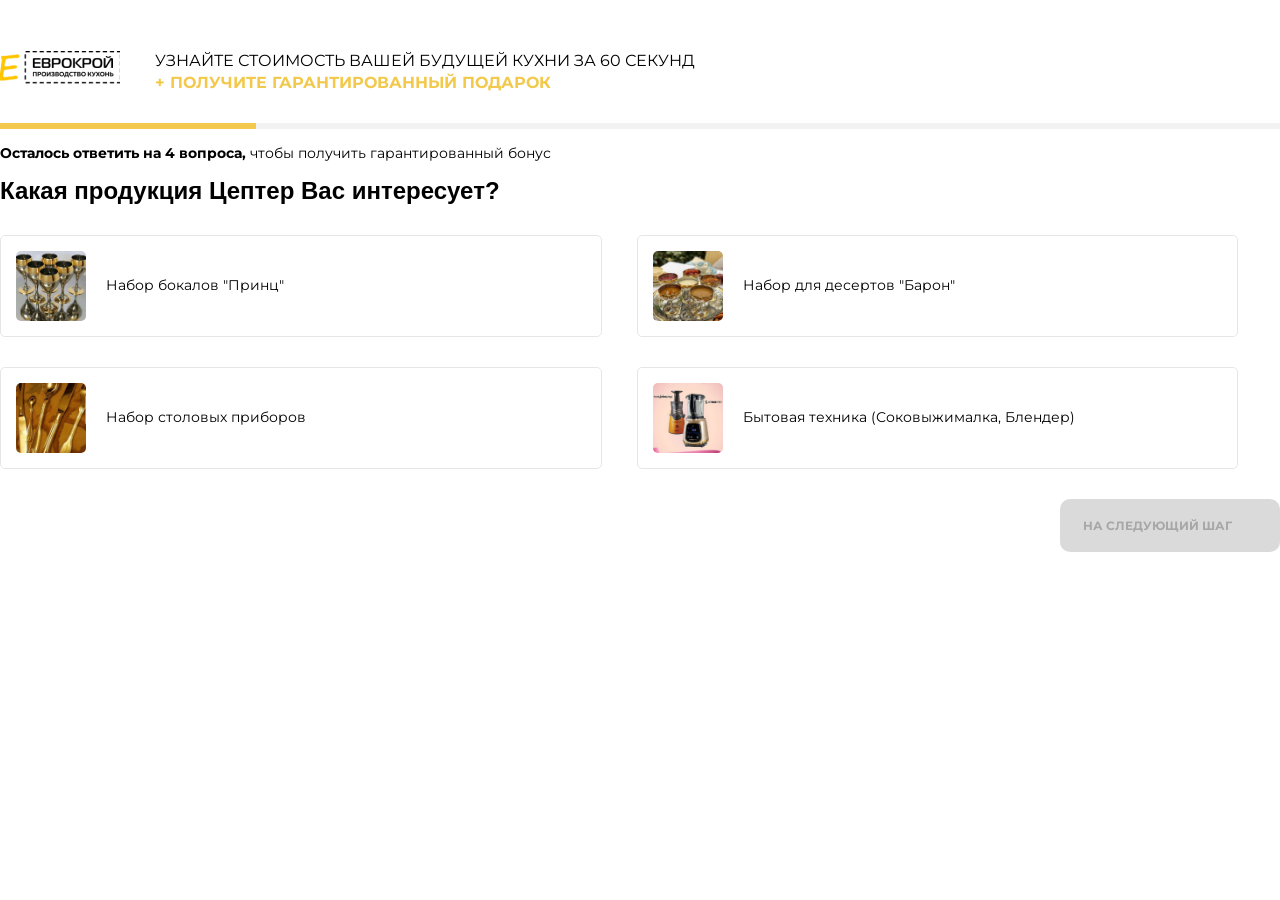
==== commit e307b942: "..." ====
--- a/test/index.html
+++ b/test/index.html
@@ -2,7 +2,7 @@
 <html lang="ru"><head>
 	<title>Узнайте стоимость курса + получите гарантированный подарок</title>
 	<meta charset="UTF-8">
-	<meta name="viewport" content="width=device-width, initial-scale=1.0, maximum-scale=1.0, user-scalable=0">
+	<meta name="viewport" content="width=device-width, initial-scale=1.0, maximum-scale=1.0, minimum-scale=1.0, user-scalable=0">
 	<link rel="preconnect" href="https://fonts.googleapis.com">
 	<link rel="preconnect" href="https://fonts.gstatic.com" crossorigin>
 	<link href="https://fonts.googleapis.com/css2?family=Montserrat&display=swap" rel="stylesheet">
@@ -106,33 +106,7 @@
 					</label>
 					<!-- ONE-ITEM END -->
 
-					<!-- ONE-ITEM START -->
-					<label for="step1-5" class="pick-item">
-						<div class="pick-item__img">
-							<img src="img/s1-5.jpg" alt="item">
-						</div>
-						<input class="pick-item__input" type="radio" name="Продукция" id="step1-5" value="Набор кастрюлей">
-						<div class="pick-item__label">Набор кастрюлей/сковородок</div>
-					</label>
-					<!-- ONE-ITEM END -->
-
-					<!-- ONE-ITEM START -->
-					<label for="step1-6" class="pick-item">
-						<div class="pick-item__img">
-							<img src="img/s1-6.jpg" alt="item">
-						</div>
-						<input class="pick-item__input" type="radio" name="Продукция" id="step1-6" value="Другое">
-						<div class="pick-item__label">Другое</div>
-					</label>
-					<!-- ONE-ITEM END -->
-
-					<div id="next1" class="btn-next-container">
-						<a class="bx-next" href="">
-							<div class="btn-next">
-								<span>на следующий шаг</span>
-							</div>
-						</a>
-					</div>
+					<div id="next1" class="btn-next-container"></div>
 				</div>
 			</div>
 			<!-- ONE-STEP END -->
@@ -147,7 +121,7 @@
 					<input class="pick-item__digit" type="text" name="Город">
 					<!-- ONE-ITEM END -->
 
-					<div id="next2" class="btn-next-container"><a class="bx-next" href=""><div class="btn-next"><span>на следующий шаг</span></div></a></div>
+					<div id="next2" class="btn-next-container"></div>
 				</div>
 			</div>
 			<!-- ONE-STEP END -->
@@ -173,7 +147,7 @@
 					</label>
 					<!-- ONE-ITEM END -->
 
-					<div id="next3" class="btn-next-container"><a class="bx-next" href=""><div class="btn-next"><span>на следующий шаг</span></div></a></div>
+					<div id="next3" class="btn-next-container"></div>
 				</div>
 			</div>
 			<!-- ONE-STEP END -->
@@ -205,12 +179,10 @@
 					</label>
 					<!-- ONE-ITEM END -->
 
-					<div id="next4" class="btn-next-container"><a class="bx-next" href=""><div class="btn-next"><span>на следующий шаг</span></div></a></div>
-				</div>
-			</div>
-			<!-- ONE-STEP END -->
-
-
+					<div id="next4" class="btn-next-container"></div>
+				</div>
+			</div>
+			<!-- ONE-STEP END -->
 
 			<!-- ONE-STEP START -->
 			<div class="step-slide prev_slide">
@@ -221,8 +193,8 @@
 					<h4 class="step-slide__discount">+ гарантированный подарок или скидка</h4>
 					<div class="last-step-form">
 						<label class="last-step-form__label">Введите имя и номер телефона, наш менеджер перезвонит и отправит варианты на Ватсап.</label>
-						<input class="last-step-form__input contact-form__input_name" type="text" name="Имя" placeholder="Введите Ваше имя" required="required">
-						<input class="last-step-form__input contact-form__input_tel" type="tel" name="Телефон" placeholder="Введите Ваш номер" required="required">
+						<input class="last-step-form__input contact-form__input_name" type="text" name="Имя" placeholder="Введите имя *" required="required">
+						<input class="last-step-form__input contact-form__input_tel" type="tel" name="Телефон" placeholder="Введите телефон *" required="required">
 						<div class="contact-form__preloader"></div>
 						<fieldset class="contact-form__input-wrapper contact-form__input-wrapper_hidden">
 							<label for="honeypot">Помогает бороться со спамом. Должно быть пустым!</label>
@@ -241,7 +213,7 @@
 			<!-- ONE-STEP END -->
 
 			<!-- ONE-STEP START -->
-			<div class="step-slide last_slide">
+			<div class="step-slide last_slide" id="thanks">
 				<!-- AFTER SUBMIT START -->
 				<div class="after-submit">
 					<div class="container">
--- a/test/css/project.min.css
+++ b/test/css/project.min.css
@@ -1,5 +1,5 @@
 /*!
  * Start Bootstrap - Agency v5.0.2 (https://startbootstrap.com/template-overviews/agency)
- * Copyright 2013-2022 Start Bootstrap
+ * Copyright 2013-2023 Start Bootstrap
  * Licensed under MIT (https://github.com/BlackrockDigital/startbootstrap-agency/blob/master/LICENSE)
- */body{font-family:Montserrat,sans-serif;font-size:14px}article,b,body,br,button,div,footer,h1,h2,h3,h4,h5,h6,header,hr,html,i,input,label,nav,ol,ol li,option,p,select,span,textarea,ul,ul li{margin:0;padding:0;font-weight:400}b{font-weight:700}ol,ol li,ul,ul li{list-style-type:none}a{text-decoration:none;cursor:pointer}a:focus,button:focus,input:focus,label:focus,option:focus,select:focus,textarea:focus{outline:0}*,:after,:before,input{-webkit-box-sizing:border-box;box-sizing:border-box}.arcticmodal-container,.arcticmodal-overlay{position:fixed;left:0;top:0;right:0;bottom:0;z-index:1000}.arcticmodal-container{overflow:auto;margin:0;padding:0;border:0;border-collapse:collapse}.arcticmodal-container_i{height:100%;margin:0 auto}.arcticmodal-container_i2{padding:24px;margin:0;border:0;vertical-align:middle}.arcticmodal-error{padding:20px;border-radius:10px;background:#000;color:#fff}.arcticmodal-loading{width:80px;height:80px;border-radius:10px;background:#000 url(loading.gif) no-repeat 50% 50%}.fancybox-toolbar .fancybox-button--fullscreen{display:none!important}.fancybox-toolbar .fancybox-button--share{display:none!important}.bx-wrapper{position:relative;margin:0 auto;padding:0;-ms-touch-action:pan-y;touch-action:pan-y}.bx-wrapper img{max-width:100%;display:block}.bxslider{margin:0;padding:0}ul.bxslider{list-style:none}.bx-viewport{-webkit-transform:translatez(0)}.bx-wrapper .bx-controls-auto,.bx-wrapper .bx-pager{position:absolute;bottom:-30px;width:100%}.bx-wrapper .bx-loading{min-height:50px;background:url(../images/bx_loader.gif) center center no-repeat #fff;height:100%;width:100%;position:absolute;top:0;left:0;z-index:2000}.bx-wrapper .bx-pager{text-align:center;font-size:.85em;font-family:Arial,sans-serif;font-weight:700;color:#666;padding-top:20px}.bx-wrapper .bx-pager.bx-default-pager a{background:#666;text-indent:-9999px;display:block;width:10px;height:10px;margin:0 5px;outline:0;border-radius:5px}.bx-wrapper .bx-pager.bx-default-pager a.active,.bx-wrapper .bx-pager.bx-default-pager a:focus,.bx-wrapper .bx-pager.bx-default-pager a:hover{background:#000}.bx-wrapper .bx-controls-auto .bx-controls-auto-item,.bx-wrapper .bx-pager-item{display:inline-block}.bx-wrapper .bx-pager-item{font-size:0;line-height:0}.bx-wrapper .bx-prev{left:10px;background:url(images/controls.png) 0 -32px no-repeat}.bx-wrapper .bx-prev:focus,.bx-wrapper .bx-prev:hover{background-position:0 0}.bx-wrapper .bx-next{right:10px;background:url(images/controls.png) -43px -32px no-repeat}.bx-wrapper .bx-next:focus,.bx-wrapper .bx-next:hover{background-position:-43px 0}.bx-wrapper .bx-controls-direction a{position:absolute;top:50%;margin-top:-16px;outline:0;width:32px;height:32px;text-indent:-9999px;z-index:9999}.bx-wrapper .bx-controls-direction a.disabled{display:none}.bx-wrapper .bx-controls-auto{text-align:center}.bx-wrapper .bx-controls-auto .bx-start{display:block;text-indent:-9999px;width:10px;height:11px;outline:0;background:url(images/controls.png) -86px -11px no-repeat;margin:0 3px}.bx-wrapper .bx-controls-auto .bx-start.active,.bx-wrapper .bx-controls-auto .bx-start:focus,.bx-wrapper .bx-controls-auto .bx-start:hover{background-position:-86px 0}.bx-wrapper .bx-controls-auto .bx-stop{display:block;text-indent:-9999px;width:9px;height:11px;outline:0;background:url(images/controls.png) -86px -44px no-repeat;margin:0 3px}.bx-wrapper .bx-controls-auto .bx-stop.active,.bx-wrapper .bx-controls-auto .bx-stop:focus,.bx-wrapper .bx-controls-auto .bx-stop:hover{background-position:-86px -33px}.bx-wrapper .bx-controls.bx-has-controls-auto.bx-has-pager .bx-pager{text-align:left;width:80%}.bx-wrapper .bx-controls.bx-has-controls-auto.bx-has-pager .bx-controls-auto{right:0;width:35px}.bx-wrapper .bx-caption{position:absolute;bottom:0;left:0;background:#666;background:rgba(80,80,80,.75);width:100%}.bx-wrapper .bx-caption span{color:#fff;font-family:Arial,sans-serif;display:block;font-size:.85em;padding:10px}.container{width:100%;padding:0 30px;margin:auto}input.error{border-color:red!important}label.error{display:none!important}.btn-next{display:block;width:100%;padding:19px 0;border-radius:4px;border-bottom:3px solid #d0d0d0;background:#dadada;margin-left:15px;font-size:18px;font-weight:700;color:#a7a7a7;text-align:center;text-transform:uppercase;-webkit-transition:.3s;transition:.3s;position:relative;overflow:hidden}.btn-next:hover{background:#f5d77c}.btn-next span{font-weight:inherit;position:relative;z-index:2}.btn-next span:after{content:"";display:inline-block;width:15px;height:13px;background:url(img/next-row.svg) no-repeat center;margin-left:10px}.btn-next_active{border-bottom:3px solid #f2c94c;background:#f2c94c;color:#fff}.btn-next_active span:after{background:url(../img/next-row-a.svg) no-repeat center}.btn-next-container{width:100%;position:relative}.btn-next-container:before{content:"";display:block;position:absolute;top:0;right:0;bottom:0;left:0;width:100%;height:100%;z-index:5}.btn-next-container_active:before{content:none}.btn-shine:after{content:"";margin-left:60px;width:30px;height:300px;background:#fff;-webkit-animation-delay:50ms;animation-delay:50ms;position:absolute;left:-40px;top:-150px;-webkit-animation-timing-function:ease-in-out;animation-timing-function:ease-in-out;-webkit-transition:all .1s;transition:all .1s;-webkit-animation-name:slideme;animation-name:slideme;-webkit-animation-duration:3s;animation-duration:3s;-webkit-animation-iteration-count:infinite;animation-iteration-count:infinite;-webkit-transform:rotate(45deg);transform:rotate(45deg)}@-webkit-keyframes slideme{0%{left:-30px;margin-left:0}30%{left:110%;margin-left:80px}100%{left:110%;margin-left:80px}}@keyframes slideme{0%{left:-30px;margin-left:0}30%{left:110%;margin-left:80px}100%{left:110%;margin-left:80px}}.bx-next:first-child{display:none}.bx-next{display:inline-block;width:100%;max-width:285px}.portable-test-wrapper{background:#fff;position:relative}.header-line{padding-bottom:30px}.header-line .container{display:-webkit-box;display:-ms-flexbox;display:flex;-ms-flex-wrap:nowrap;flex-wrap:nowrap;-webkit-box-pack:start;-ms-flex-pack:start;justify-content:flex-start;-webkit-box-align:center;-ms-flex-align:center;align-items:center;-webkit-box-orient:horizontal;-webkit-box-direction:normal;-ms-flex-direction:row;flex-direction:row}.header-line__logo{display:block;margin-right:35px;font-size:35px;font-weight:600;color:#f2c94c}.header-line__title{font-size:18px;text-transform:uppercase;line-height:1.33;font-weight:700}.header-line__title span{color:#f2c94c}.main-progress{background:#f2f2f2;position:relative;padding:3px}.main-progress__extender{position:absolute;top:0;left:0;bottom:0;max-width:100%;height:100%;background:#f2c94c;-webkit-transition:.3s;transition:.3s}.main-progress__text{position:relative;width:100%;padding:15px 10px;display:none}.main-progress__text_active{display:block}.step{display:-webkit-box;display:-ms-flexbox;display:flex;-ms-flex-wrap:nowrap;flex-wrap:nowrap;-webkit-box-pack:start;-ms-flex-pack:start;justify-content:flex-start;-webkit-box-align:center;-ms-flex-align:center;align-items:center;-webkit-box-orient:horizontal;-webkit-box-direction:normal;-ms-flex-direction:row;flex-direction:row;margin:20px auto 30px}.step__text{font-size:14px;margin-right:15px}.step__extender{display:-webkit-box;display:-ms-flexbox;display:flex;-ms-flex-wrap:nowrap;flex-wrap:nowrap;-webkit-box-pack:start;-ms-flex-pack:start;justify-content:flex-start;-webkit-box-align:center;-ms-flex-align:center;align-items:center;-webkit-box-orient:horizontal;-webkit-box-direction:normal;-ms-flex-direction:row;flex-direction:row;position:relative}.step__extender:after{content:"";display:block;width:100%;height:1px;background:#f2c94c;position:absolute;top:50%;left:0;right:0}.step__extender-item{width:9px;height:9px;border:1px solid #f2c94c;border-radius:50%;background:#fff;margin-right:15px;position:relative;z-index:2}.step__extender-item:last-child{margin-right:0}.step__extender-item_active{background:#f2c94c}.step-slide{padding-bottom:55px}.step-slide__discount{font-size:18px;font-weight:700;padding-left:30px;margin:-25px 0 40px 15px;background:url(../img/gift-box.svg) no-repeat left center;background-size:24px}.step-slide__title{font-family:Oswald,sans-serif;display:-webkit-box;display:-ms-flexbox;display:flex;-ms-flex-wrap:nowrap;flex-wrap:nowrap;-webkit-box-pack:start;-ms-flex-pack:start;justify-content:flex-start;-webkit-box-align:center;-ms-flex-align:center;align-items:center;-webkit-box-orient:horizontal;-webkit-box-direction:normal;-ms-flex-direction:row;flex-direction:row;font-size:28px;font-weight:700;margin-bottom:30px}.step-slide__title-counter{display:-webkit-box;display:-ms-flexbox;display:flex;-ms-flex-wrap:nowrap;flex-wrap:nowrap;-webkit-box-pack:center;-ms-flex-pack:center;justify-content:center;-webkit-box-align:center;-ms-flex-align:center;align-items:center;-webkit-box-orient:horizontal;-webkit-box-direction:normal;-ms-flex-direction:row;flex-direction:row;width:35px;min-width:35px;height:35px;border:3px solid #f2c94c;border-radius:50%;font-size:17px;font-weight:700;margin-right:15px}.step-slide__grid{display:-webkit-box;display:-ms-flexbox;display:flex;-ms-flex-wrap:wrap;flex-wrap:wrap;-webkit-box-pack:start;-ms-flex-pack:start;justify-content:flex-start;-webkit-box-align:start;-ms-flex-align:start;align-items:flex-start;-webkit-box-orient:horizontal;-webkit-box-direction:normal;-ms-flex-direction:row;flex-direction:row;padding-left:35px}.step-slide__grid input.pick-item__digit{width:170px;height:35px;margin-left:15px;margin-bottom:20px;padding-left:10px}.pick-item{display:block;width:238px;margin:0 15px 30px;cursor:pointer}.pick-item__img{width:100%;overflow:hidden;margin-bottom:5px}.pick-item__img img{display:inline-block}.pick-item__input{display:none;width:70px;height:48px;border:1px solid #d9d9d9;padding-left:10px;font-size:20px;margin-right:10px}.pick-item__input:checked+.pick-item__label:after{content:"";display:block;width:10px;height:10px;background:#f2c94c;border-radius:50%;position:absolute;top:5px;left:5px}.pick-item__label{font-size:17px;line-height:1.4;position:relative;padding-left:30px}.pick-item__label:before{content:"";display:block;width:20px;height:20px;border:1px solid #f2c94c;border-radius:50%;position:absolute;top:0;left:0}.last-step-form{width:100%;padding-left:15px}.last-step-form__label{display:block;font-size:18px;margin-bottom:15px}.last-step-form__input{display:block;width:100%;max-width:460px;padding:11px 0 11px 50px;margin-bottom:10px;border:1px solid transparent;font-family:"PT Sans",sans-serif;font-size:22px;border-radius:3px;background:#efefef url(../img/phone.png) no-repeat left 20px center}.last-step-form__input.contact-form__input_name{background:#efefef url(../img/user.png) no-repeat left 20px center}.last-step-form__button{display:block;width:100%;max-width:460px;padding:25px 0;border-radius:4px;border:0;border-bottom:3px solid #f2c94c;background:#f2c94c;font-size:18px;font-weight:700;color:#fff;text-align:center;text-transform:uppercase;-webkit-transition:.3s;transition:.3s;position:relative;overflow:hidden;margin-bottom:10px;cursor:pointer}.last-step-form__button span{font-weight:inherit;position:relative;z-index:2}.last-step-form__button span:after{content:"";display:inline-block;width:23px;height:23px;background:url(../img/form.svg) no-repeat center;margin:0 0 -5px 10px}.last-step-form__button:hover{background:#f5d77c}.last-step-form__accept{font-size:11px;color:#4a4a4a}.last-step-form__accept a{color:inherit;text-decoration:underline}.contact-form__button img{display:none;vertical-align:text-bottom;width:22px;margin-right:7px}.after-submit{background:#fff}.after-submit .container{display:-webkit-box;display:-ms-flexbox;display:flex;-ms-flex-wrap:nowrap;flex-wrap:nowrap;-webkit-box-pack:center;-ms-flex-pack:center;justify-content:center;-webkit-box-align:center;-ms-flex-align:center;align-items:center;-webkit-box-orient:vertical;-webkit-box-direction:normal;-ms-flex-direction:column;flex-direction:column;width:100%;height:100%;padding:150px 0}.after-submit__title{padding-top:80px;font-size:28px;font-weight:700;margin-bottom:10px;background:url(../img/done.svg) no-repeat top center;text-align:center;background-size:61px}.after-submit__descr{font-size:18px;text-align:center}.after-submit__descr a{color:#f2c94c;text-decoration:underline}.test-modal-button{display:block;width:100%;max-width:330px;height:66px;border-radius:4px;overflow:hidden;border:0;background:#09b677;font-size:18px;font-weight:700;position:relative;cursor:pointer;text-transform:uppercase;color:#fff;-webkit-transition:.3s;transition:.3s}.test-modal-button:hover{background:#089e67}.test-modal-button span:after{content:"";display:inline-block;width:23px;height:23px;background:url(../img/form-w.svg) no-repeat center;margin:0 0 -5px 10px}.arcticmodal-container{-webkit-overflow-scrolling:touch;overflow-y:scroll}.contact-form__preloader{height:2px;width:100%;position:relative;margin:15px 0;opacity:0}.contact-form__preloader:before{background:#48d1cc;content:'';display:inline-block;position:absolute;left:0;width:50px;height:2px;-webkit-animation:smartlidPreloader 3s infinite;animation:smartlidPreloader 3s infinite}.contact-form__input-wrapper_hidden{display:none}@media screen and (max-width:767px){.header-line .container{-webkit-box-orient:vertical;-webkit-box-direction:normal;-ms-flex-direction:column;flex-direction:column;text-align:center}.header-line__logo{margin:0 0 15px}.btn-next{margin:0}.step{-webkit-box-pack:center;-ms-flex-pack:center;justify-content:center}.step-slide__title{-webkit-box-orient:vertical;-webkit-box-direction:normal;-ms-flex-direction:column;flex-direction:column;text-align:center}.step-slide__title-counter{margin:0 0 10px}.step-slide__grid{padding:0;-webkit-box-pack:center;-ms-flex-pack:center;justify-content:center}.step-slide__discount{text-align:center;padding:30px 0 0;background-position:top center;margin-left:0}.pick-item__label{display:inline-block}.last-step-form{padding:0}.last-step-form__accept,.last-step-form__label{text-align:center}.last-step-form__button,.last-step-form__input{margin-left:auto;margin-right:auto}.btn-next-container{display:-webkit-box;display:-ms-flexbox;display:flex;-ms-flex-wrap:nowrap;flex-wrap:nowrap;-webkit-box-pack:center;-ms-flex-pack:center;justify-content:center;-webkit-box-align:stretch;-ms-flex-align:stretch;align-items:stretch;-webkit-box-orient:horizontal;-webkit-box-direction:normal;-ms-flex-direction:row;flex-direction:row}}@media screen and (max-width:640px){.pick-item{width:50%;margin:0;padding:0 5px 30px}.pick-item__img{height:auto;max-height:170px}.pick-item__label{padding-left:25px;text-align:left}}@media screen and (max-width:480px){.container{padding:0 10px}.last-step-form__button{font-size:12px;padding:14px 0}.last-step-form__button span:after{width:18px;height:18px;margin:0 0 -4px 5px;background-size:100% 100%}.step-slide__grid input.pick-item__digit{margin-left:0}}@-webkit-keyframes smartlidPreloader{0%{left:0}50%{left:calc(100% - 50px)}100%{left:0}}@keyframes smartlidPreloader{0%{left:0}50%{left:calc(100% - 50px)}100%{left:0}}+ */body{font-family:Montserrat,sans-serif;font-size:14px}article,b,body,br,button,div,footer,h1,h2,h3,h4,h5,h6,header,hr,html,i,input,label,nav,ol,ol li,option,p,select,span,textarea,ul,ul li{margin:0;padding:0;font-weight:400}input,select:focus,textarea{-ms-touch-action:manipulation;touch-action:manipulation}input[type=tel],input[type=text],textarea{font-size:14px}b{font-weight:700}ol,ol li,ul,ul li{list-style-type:none}a{text-decoration:none;cursor:pointer}a:focus,button:focus,input:focus,label:focus,option:focus,select:focus,textarea:focus{outline:0}*,:after,:before,input{-webkit-box-sizing:border-box;box-sizing:border-box}.arcticmodal-container,.arcticmodal-overlay{position:fixed;left:0;top:0;right:0;bottom:0;z-index:1000}.arcticmodal-container{overflow:auto;margin:0;padding:0;border:0;border-collapse:collapse}.arcticmodal-container_i{height:100%;margin:0 auto}.arcticmodal-container_i2{padding:24px;margin:0;border:0;vertical-align:middle}.arcticmodal-error{padding:20px;border-radius:10px;background:#000;color:#fff}.arcticmodal-loading{width:80px;height:80px;border-radius:10px;background:#000 url(loading.gif) no-repeat 50% 50%}.fancybox-toolbar .fancybox-button--fullscreen{display:none!important}.fancybox-toolbar .fancybox-button--share{display:none!important}.bx-wrapper{position:relative;margin:0 auto;padding:0;-ms-touch-action:pan-y;touch-action:pan-y}.bx-wrapper img{width:100%;display:block}.bxslider{margin:0;padding:0}ul.bxslider{list-style:none}.bx-viewport{-webkit-transform:translatez(0)}.bx-wrapper .bx-controls-auto,.bx-wrapper .bx-pager{position:absolute;bottom:-30px;width:100%}.bx-wrapper .bx-loading{min-height:50px;background:url(../images/bx_loader.gif) center center no-repeat #fff;height:100%;width:100%;position:absolute;top:0;left:0;z-index:2000}.bx-wrapper .bx-pager{text-align:center;font-size:.85em;font-family:Arial,sans-serif;font-weight:700;color:#666;padding-top:20px}.bx-wrapper .bx-pager.bx-default-pager a{background:#666;text-indent:-9999px;display:block;width:10px;height:10px;margin:0 5px;outline:0;border-radius:5px}.bx-wrapper .bx-pager.bx-default-pager a.active,.bx-wrapper .bx-pager.bx-default-pager a:focus,.bx-wrapper .bx-pager.bx-default-pager a:hover{background:#000}.bx-wrapper .bx-controls-auto .bx-controls-auto-item,.bx-wrapper .bx-pager-item{display:inline-block}.bx-wrapper .bx-pager-item{font-size:0;line-height:0}.bx-wrapper .bx-prev{left:10px;background:url(images/controls.png) 0 -32px no-repeat}.bx-wrapper .bx-prev:focus,.bx-wrapper .bx-prev:hover{background-position:0 0}.bx-wrapper .bx-next{right:10px;background:url(images/controls.png) -43px -32px no-repeat}.bx-wrapper .bx-next:focus,.bx-wrapper .bx-next:hover{background-position:-43px 0}.bx-wrapper .bx-controls-direction a{position:absolute;top:50%;margin-top:-16px;outline:0;width:32px;height:32px;text-indent:-9999px;z-index:9999}.bx-wrapper .bx-controls-direction a.disabled{display:none}.bx-wrapper .bx-controls-auto{text-align:center}.bx-wrapper .bx-controls-auto .bx-start{display:block;text-indent:-9999px;width:10px;height:11px;outline:0;background:url(images/controls.png) -86px -11px no-repeat;margin:0 3px}.bx-wrapper .bx-controls-auto .bx-start.active,.bx-wrapper .bx-controls-auto .bx-start:focus,.bx-wrapper .bx-controls-auto .bx-start:hover{background-position:-86px 0}.bx-wrapper .bx-controls-auto .bx-stop{display:block;text-indent:-9999px;width:9px;height:11px;outline:0;background:url(images/controls.png) -86px -44px no-repeat;margin:0 3px}.bx-wrapper .bx-controls-auto .bx-stop.active,.bx-wrapper .bx-controls-auto .bx-stop:focus,.bx-wrapper .bx-controls-auto .bx-stop:hover{background-position:-86px -33px}.bx-wrapper .bx-controls.bx-has-controls-auto.bx-has-pager .bx-pager{text-align:left;width:80%}.bx-wrapper .bx-controls.bx-has-controls-auto.bx-has-pager .bx-controls-auto{right:0;width:35px}.bx-wrapper .bx-caption{position:absolute;bottom:0;left:0;background:#666;background:rgba(80,80,80,.75);width:100%}.bx-wrapper .bx-caption span{color:#fff;font-family:Arial,sans-serif;display:block;font-size:.85em;padding:10px}.container{width:100%;padding:0 30px;margin:auto}input.error{border-color:red!important}label.error{display:none!important}.btn-next{display:block;width:100%;padding:19px 0;border-radius:10px;background:#dadada;font-size:12px;font-weight:700;color:#a7a7a7;text-align:center;text-transform:uppercase;-webkit-transition:.3s;transition:.3s;position:relative;overflow:hidden}.btn-next:hover{background:#f5d77c}.btn-next span{font-weight:inherit;position:relative;z-index:2}.btn-next span:after{content:"";display:inline-block;width:15px;height:13px;background:url(img/next-row-a.svg) no-repeat center;margin-left:10px;vertical-align:middle}.btn-next_active{background:#f2c94c;-webkit-box-shadow:0 .5rem 1rem rgba(0,0,0,.15);box-shadow:0 .5rem 1rem rgba(0,0,0,.15);color:#333}.btn-next_active span:after{background:url(../img/next-row-a.svg) no-repeat center}.btn-next-container{width:100%;position:relative;text-align:right}.btn-next-container:before{content:"";display:block;position:absolute;top:0;right:0;bottom:0;left:0;width:100%;height:100%;z-index:5}.btn-next-container_active:before{content:none}.btn-shine:after{content:"";margin-left:60px;width:30px;height:300px;background:#fff;-webkit-animation-delay:50ms;animation-delay:50ms;position:absolute;left:-40px;top:-150px;-webkit-animation-timing-function:ease-in-out;animation-timing-function:ease-in-out;-webkit-transition:all .1s;transition:all .1s;-webkit-animation-name:slideme;animation-name:slideme;-webkit-animation-duration:3s;animation-duration:3s;-webkit-animation-iteration-count:infinite;animation-iteration-count:infinite;-webkit-transform:rotate(45deg);transform:rotate(45deg)}@-webkit-keyframes slideme{0%{left:-30px;margin-left:0}30%{left:110%;margin-left:80px}100%{left:110%;margin-left:80px}}@keyframes slideme{0%{left:-30px;margin-left:0}30%{left:110%;margin-left:80px}100%{left:110%;margin-left:80px}}.bx-next{display:inline-block;width:100%;max-width:220px}.portable-test-wrapper{background:#fff;position:relative}.portable-test-wrapper .container{padding:0}.header-line{padding:50px 0 30px}.header-line .container{display:-webkit-box;display:-ms-flexbox;display:flex;-ms-flex-wrap:nowrap;flex-wrap:nowrap;-webkit-box-pack:start;-ms-flex-pack:start;justify-content:flex-start;-webkit-box-align:center;-ms-flex-align:center;align-items:center;-webkit-box-orient:horizontal;-webkit-box-direction:normal;-ms-flex-direction:row;flex-direction:row}.header-line__logo{display:block;margin-right:35px;font-size:35px;font-weight:600;color:#f2c94c}.header-line__title{font-size:16px;text-transform:uppercase;line-height:1.33}.header-line__title span{color:#f2c94c;font-weight:700}.main-progress{background:#f2f2f2;position:relative;padding:3px}.main-progress__extender{position:absolute;top:0;left:0;bottom:0;max-width:100%;height:100%;background:#f2c94c;-webkit-transition:.3s;transition:.3s}.main-progress__text{position:relative;width:100%;padding:15px 0;display:none}.main-progress__text_active{display:block}.step{display:-webkit-box;display:-ms-flexbox;display:flex;-ms-flex-wrap:nowrap;flex-wrap:nowrap;-webkit-box-pack:start;-ms-flex-pack:start;justify-content:flex-start;-webkit-box-align:center;-ms-flex-align:center;align-items:center;-webkit-box-orient:horizontal;-webkit-box-direction:normal;-ms-flex-direction:row;flex-direction:row;margin:20px auto 30px}.step__text{font-size:14px;margin-right:15px}.step__extender{display:-webkit-box;display:-ms-flexbox;display:flex;-ms-flex-wrap:nowrap;flex-wrap:nowrap;-webkit-box-pack:start;-ms-flex-pack:start;justify-content:flex-start;-webkit-box-align:center;-ms-flex-align:center;align-items:center;-webkit-box-orient:horizontal;-webkit-box-direction:normal;-ms-flex-direction:row;flex-direction:row;position:relative}.step__extender:after{content:"";display:block;width:100%;height:1px;background:#f2c94c;position:absolute;top:50%;left:0;right:0}.step__extender-item{width:9px;height:9px;border:1px solid #f2c94c;border-radius:50%;background:#fff;margin-right:15px;position:relative;z-index:2}.step__extender-item:last-child{margin-right:0}.step__extender-item_active{background:#f2c94c}.step-slide__discount{font-size:18px;font-weight:700;padding-left:30px;margin:-25px 0 40px 15px;background:url(../img/gift-box.svg) no-repeat left center;background-size:24px}.step-slide__title{font-family:Oswald,sans-serif;display:-webkit-box;display:-ms-flexbox;display:flex;-ms-flex-wrap:nowrap;flex-wrap:nowrap;-webkit-box-pack:start;-ms-flex-pack:start;justify-content:flex-start;-webkit-box-align:center;-ms-flex-align:center;align-items:center;-webkit-box-orient:horizontal;-webkit-box-direction:normal;-ms-flex-direction:row;flex-direction:row;font-size:24px;font-weight:700;margin-bottom:30px}.step-slide__title-counter{display:-webkit-box;display:-ms-flexbox;display:flex;-ms-flex-wrap:nowrap;flex-wrap:nowrap;-webkit-box-pack:center;-ms-flex-pack:center;justify-content:center;-webkit-box-align:center;-ms-flex-align:center;align-items:center;-webkit-box-orient:horizontal;-webkit-box-direction:normal;-ms-flex-direction:row;flex-direction:row;width:35px;min-width:35px;height:35px;border:3px solid #f2c94c;border-radius:50%;font-size:17px;font-weight:700;margin-right:15px}.step-slide__grid{display:-webkit-box;display:-ms-flexbox;display:flex;-ms-flex-wrap:wrap;flex-wrap:wrap;-webkit-box-pack:start;-ms-flex-pack:start;justify-content:flex-start;-webkit-box-align:start;-ms-flex-align:start;align-items:flex-start;-webkit-box-orient:horizontal;-webkit-box-direction:normal;-ms-flex-direction:row;flex-direction:row}.step-slide__grid input.pick-item__digit{width:250px;height:38px;margin-bottom:20px;padding-left:10px;border:1px solid #e6e6e6}.pick-item{display:-webkit-box;display:-ms-flexbox;display:flex;-webkit-box-align:center;-ms-flex-align:center;align-items:center;width:47%;margin-bottom:30px;cursor:pointer;border:1px solid #e6e6e6;border-radius:5px;padding:15px}.pick-item:nth-child(odd){margin-right:35px}.pick-item__img{width:70px;height:70px;overflow:hidden;border-radius:5px}.pick-item__img img{display:inline-block}.pick-item__input{display:none;width:70px;height:48px;border:1px solid #d9d9d9;padding-left:10px;font-size:20px;margin-right:10px}.pick-item:has(.pick-item__input:checked){border-color:#f2c94c}.pick-item__label{line-height:1.4;position:relative;padding-left:20px}.last-step-form{width:100%;padding-left:15px}.last-step-form__label{display:block;font-size:14px;margin-bottom:15px}.last-step-form__input{display:block;width:100%;max-width:400px;height:48px;padding:11px 0 11px 55px;margin-bottom:10px;border:1px solid transparent;font-size:14px;border-radius:5px;background:#efefef url(../img/phone.svg) no-repeat left 20px center}.last-step-form__input.contact-form__input_name{background:#efefef url(../img/user.svg) no-repeat left 20px center}.last-step-form__button{display:block;width:100%;max-width:400px;padding:19px 0;border-radius:7px;border:0;background:#f2c94c;font-size:13px;font-weight:700;-webkit-box-shadow:0 .5rem 1rem rgba(0,0,0,.15);box-shadow:0 .5rem 1rem rgba(0,0,0,.15);color:#333;text-align:center;text-transform:uppercase;-webkit-transition:.3s;transition:.3s;position:relative;overflow:hidden;margin-bottom:15px;cursor:pointer}.last-step-form__button span{font-weight:inherit;position:relative;z-index:2}.last-step-form__button span:after{content:"";display:inline-block;width:15px;height:13px;background:url(../img/next-row-a.svg) no-repeat center;margin:0 0 3px 10px;vertical-align:middle}.last-step-form__button:hover{background:#f5d77c}.last-step-form__accept{font-size:11px;color:#4a4a4a}.last-step-form__accept a{color:inherit;text-decoration:underline}.contact-form__button img{display:none;vertical-align:text-bottom;width:22px;margin-right:7px}.after-submit{background:#fff}.after-submit .container{display:-webkit-box;display:-ms-flexbox;display:flex;-ms-flex-wrap:nowrap;flex-wrap:nowrap;-webkit-box-pack:center;-ms-flex-pack:center;justify-content:center;-webkit-box-align:center;-ms-flex-align:center;align-items:center;-webkit-box-orient:vertical;-webkit-box-direction:normal;-ms-flex-direction:column;flex-direction:column;width:100%;height:100%;padding:150px 0}.after-submit__title{padding-top:80px;font-size:28px;font-weight:700;margin-bottom:10px;background:url(../img/done.svg) no-repeat top center;text-align:center;background-size:61px}.after-submit__descr{font-size:18px;text-align:center}.after-submit__descr a{color:#f2c94c;text-decoration:underline}.test-modal-button{display:block;width:100%;max-width:330px;height:66px;border-radius:4px;overflow:hidden;border:0;background:#09b677;font-size:18px;font-weight:700;position:relative;cursor:pointer;text-transform:uppercase;color:#fff;-webkit-transition:.3s;transition:.3s}.test-modal-button:hover{background:#089e67}.test-modal-button span:after{content:"";display:inline-block;width:23px;height:23px;background:url(../img/form-w.svg) no-repeat center;margin:0 0 -5px 10px}.arcticmodal-container{-webkit-overflow-scrolling:touch;overflow-y:scroll}.contact-form__preloader{height:2px;width:100%;position:relative;margin:15px 0;opacity:0}.contact-form__preloader:before{background:#48d1cc;content:'';display:inline-block;position:absolute;left:0;width:50px;height:2px;-webkit-animation:smartlidPreloader 3s infinite;animation:smartlidPreloader 3s infinite}.contact-form__input-wrapper_hidden{display:none}@media screen and (max-width:767px){.header-line .container{-webkit-box-orient:vertical;-webkit-box-direction:normal;-ms-flex-direction:column;flex-direction:column;text-align:center}.header-line__logo{margin:0 0 15px}.header-line__title{font-size:12px}.main-progress__text{padding:15px 20px}.btn-next{margin:0}.step{-webkit-box-pack:center;-ms-flex-pack:center;justify-content:center}.step-slide__title{-webkit-box-orient:vertical;-webkit-box-direction:normal;-ms-flex-direction:column;flex-direction:column;text-align:center;padding:0 20px;font-size:20px}.step-slide__title-counter{margin:0 0 10px}.step-slide__grid{padding:0;-webkit-box-pack:center;-ms-flex-pack:center;justify-content:center;margin:0 20px}.step-slide__discount{text-align:center;padding:30px 0 0;background-position:top center;margin-left:0}.step-slide__grid input.pick-item__digit{width:220px}.pick-item{width:100%;margin-right:0!important;margin-bottom:20px}.pick-item__label{display:inline-block}.last-step-form{padding:0}.last-step-form__accept,.last-step-form__label{text-align:center}.last-step-form__button,.last-step-form__input{margin-left:auto;margin-right:auto}.btn-next-container{display:-webkit-box;display:-ms-flexbox;display:flex;-ms-flex-wrap:nowrap;flex-wrap:nowrap;-webkit-box-pack:center;-ms-flex-pack:center;justify-content:center;-webkit-box-align:stretch;-ms-flex-align:stretch;align-items:stretch;-webkit-box-orient:horizontal;-webkit-box-direction:normal;-ms-flex-direction:row;flex-direction:row;padding:30px 0 80px}}@media screen and (max-width:480px){.container{padding:0 10px}.last-step-form__button{font-size:12px;padding:14px 0}.last-step-form__button span:after{width:18px;height:18px;margin:0 0 -4px 5px;background-size:100% 100%}.step-slide__title{font-size:18px}}@media screen and (min-width:768px) and (max-width:1199px){.portable-test-wrapper{padding:0 50px}}@-webkit-keyframes smartlidPreloader{0%{left:0}50%{left:calc(100% - 50px)}100%{left:0}}@keyframes smartlidPreloader{0%{left:0}50%{left:calc(100% - 50px)}100%{left:0}}
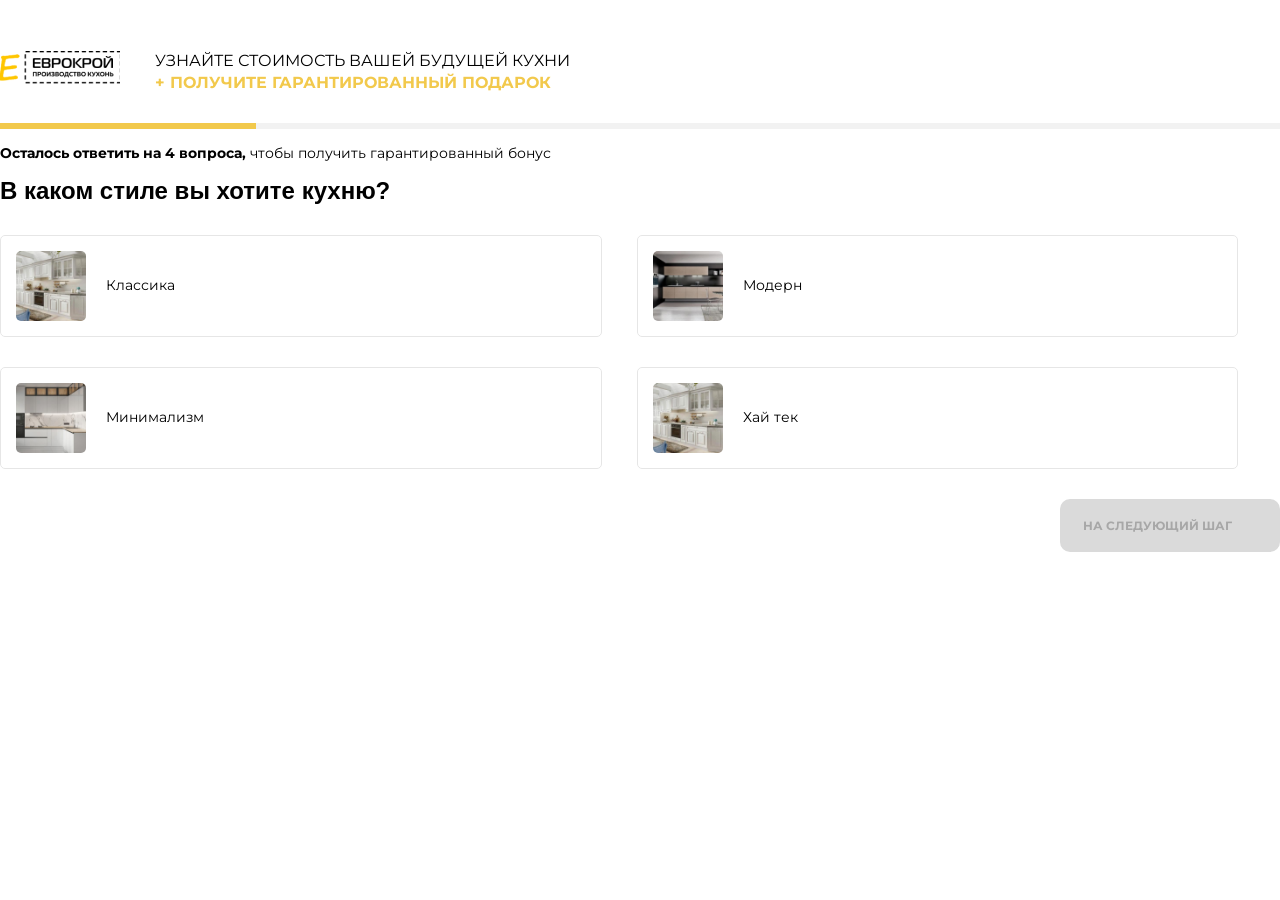
==== commit f678e698: "." ====
--- a/test/index.html
+++ b/test/index.html
@@ -2,7 +2,7 @@
 <html lang="ru"><head>
 	<title>Узнайте стоимость курса + получите гарантированный подарок</title>
 	<meta charset="UTF-8">
-	<meta name="viewport" content="width=device-width, initial-scale=1.0, maximum-scale=1.0, minimum-scale=1.0, user-scalable=0">
+	<meta name="viewport" content="width=device-width, initial-scale=1.0, maximum-scale=1.0">
 	<link rel="preconnect" href="https://fonts.googleapis.com">
 	<link rel="preconnect" href="https://fonts.gstatic.com" crossorigin>
 	<link href="https://fonts.googleapis.com/css2?family=Montserrat&display=swap" rel="stylesheet">
@@ -17,7 +17,7 @@
 				<img src="img/logo.png" alt="">
 			</span>
 			<h2 class="header-line__title">
-				Узнайте стоимость вашей будущей кухни за 60 секунд<br>
+				Узнайте стоимость вашей будущей кухни<br>
 				<span>+ получите гарантированный подарок</span>
 			</h2>
 		</div>
@@ -63,46 +63,46 @@
 			<!-- ONE-STEP START -->
 			<div class="step-slide">
 				<h3 class="step-slide__title">
-					Какая продукция Цептер Вас интересует?
+					В каком стиле вы хотите кухню?
 				</h3>
 				<div class="step-slide__grid">
 					<!-- ONE-ITEM START -->
 					<label for="step1-1" class="pick-item">
 						<div class="pick-item__img">
-							<img src="img/s1-1.jpg" alt="item">
-						</div>
-						<input class="pick-item__input" type="radio" name="Продукция" id="step1-1" value="Набор бокалов Принц">
-						<div class="pick-item__label">Набор бокалов "Принц"</div>
+							<img src="img/questions/s1-1.jpg" alt="item">
+						</div>
+						<input class="pick-item__input" type="radio" name="Стиль" id="step1-1" value="Классика">
+						<div class="pick-item__label">Классика</div>
 					</label>
 					<!-- ONE-ITEM END -->
 
 					<!-- ONE-ITEM START -->
 					<label for="step1-2" class="pick-item">
 						<div class="pick-item__img">
-							<img src="img/s1-2.jpg" alt="item">
-						</div>
-						<input class="pick-item__input" type="radio" name="Продукция" id="step1-2" value="Набор для десертов Барон">
-						<div class="pick-item__label">Набор для десертов "Барон"</div>
+							<img src="img/questions/s1-2.jpg" alt="item">
+						</div>
+						<input class="pick-item__input" type="radio" name="Стиль" id="step1-2" value="Модерн">
+						<div class="pick-item__label">Модерн</div>
 					</label>
 					<!-- ONE-ITEM END -->
 
 					<!-- ONE-ITEM START -->
 					<label for="step1-3" class="pick-item">
 						<div class="pick-item__img">
-							<img src="img/s1-3.jpg" alt="item">
-						</div>
-						<input class="pick-item__input" type="radio" name="Продукция" id="step1-3" value="Набор столовых приборов">
-						<div class="pick-item__label">Набор столовых приборов</div>
+							<img src="img/questions/s1-3.jpg" alt="item">
+						</div>
+						<input class="pick-item__input" type="radio" name="Стиль" id="step1-3" value="Минимализм">
+						<div class="pick-item__label">Минимализм</div>
 					</label>
 					<!-- ONE-ITEM END -->
 
 					<!-- ONE-ITEM START -->
 					<label for="step1-4" class="pick-item">
 						<div class="pick-item__img">
-							<img src="img/s1-4.jpg" alt="item">
-						</div>
-						<input class="pick-item__input" type="radio" name="Продукция" id="step1-4" value="Бытовая техника (Соковыжималка, Блендер)">
-						<div class="pick-item__label">Бытовая техника (Соковыжималка, Блендер)</div>
+							<img src="img/questions/s1-1.jpg" alt="item">
+						</div>
+						<input class="pick-item__input" type="radio" name="Стиль" id="step1-4" value="Хай тек">
+						<div class="pick-item__label">Хай тек</div>
 					</label>
 					<!-- ONE-ITEM END -->
 
@@ -114,11 +114,37 @@
 			<!-- ONE-STEP START -->
 			<div class="step-slide">
 				<h3 class="step-slide__title">
-					С какого Вы города?
-				</h3>
-				<div class="step-slide__grid">
-					<!-- ONE-ITEM START -->
-					<input class="pick-item__digit" type="text" name="Город">
+					В каком цвете вы бы хотели кухню?
+				</h3>
+				<div class="step-slide__grid">
+					<!-- ONE-ITEM START -->
+					<label for="step2-1" class="pick-item">
+						<div class="pick-item__img">
+							<img src="img/questions/s2-1.jpg" alt="item">
+						</div>
+						<input class="pick-item__input" type="radio" name="Цвет" id="step2-1" value="Светлый">
+						<div class="pick-item__label">Светлый</div>
+					</label>
+					<!-- ONE-ITEM END -->
+
+					<!-- ONE-ITEM START -->
+					<label for="step2-2" class="pick-item">
+						<div class="pick-item__img">
+							<img src="img/questions/s2-2.jpg" alt="item">
+						</div>
+						<input class="pick-item__input" type="radio" name="Цвет" id="step2-2" value="Темный">
+						<div class="pick-item__label">Темный</div>
+					</label>
+					<!-- ONE-ITEM END -->
+
+					<!-- ONE-ITEM START -->
+					<label for="step2-3" class="pick-item">
+						<div class="pick-item__img">
+							<img src="img/questions/s2-3.jpg" alt="item">
+						</div>
+						<input class="pick-item__input" type="radio" name="Цвет" id="step2-3" value="Цветной">
+						<div class="pick-item__label">Цветной</div>
+					</label>
 					<!-- ONE-ITEM END -->
 
 					<div id="next2" class="btn-next-container"></div>
@@ -130,20 +156,27 @@
 			<!-- ONE-STEP START -->
 			<div class="step-slide">
 				<h3 class="step-slide__title">
-					Хотели бы сотрудничать с компанией Цептер и зарабатывать на продаже посуд?
+					Какой бюджет вы планируете на кухню?
 				</h3>
 				<div class="step-slide__grid">
 					<!-- ONE-ITEM START -->
 					<label for="step3-1" class="pick-item">
-						<input class="pick-item__input" type="radio" name="Сотрудничество" id="step3-1" value="Да">
-						<div class="pick-item__label">Да</div>
+						<input class="pick-item__input" type="radio" name="Бюджет" id="step3-1" value="300к">
+						<div class="pick-item__label">от 300тыс до 600тыс</div>
 					</label>
 					<!-- ONE-ITEM END -->
 
 					<!-- ONE-ITEM START -->
 					<label for="step3-2" class="pick-item">
-						<input class="pick-item__input" type="radio" name="Сотрудничество" id="step3-2" value="Нет">
-						<div class="pick-item__label">Нет</div>
+						<input class="pick-item__input" type="radio" name="Бюджет" id="step3-2" value="600к">
+						<div class="pick-item__label">от 600тыс до 1млн</div>
+					</label>
+					<!-- ONE-ITEM END -->
+
+					<!-- ONE-ITEM START -->
+					<label for="step3-3" class="pick-item">
+						<input class="pick-item__input" type="radio" name="Бюджет" id="step3-3" value="1млн">
+						<div class="pick-item__label">от 1млн до 2млн</div>
 					</label>
 					<!-- ONE-ITEM END -->
 
@@ -162,20 +195,20 @@
 					<!-- ONE-ITEM START -->
 					<label for="step4-1" class="pick-item">
 						<div class="pick-item__img">
-							<img src="img/s4-1.png" alt="item">
+							<img src="img/questions/s4-1.png" alt="item">
 						</div>
 						<input class="pick-item__input" type="radio" name="Бонус" id="step4-1" value="Скидка">
-						<div class="pick-item__label">Гарантированная скидка от 10% до 30%</div>
+						<div class="pick-item__label">Скидка от 10%</div>
 					</label>
 					<!-- ONE-ITEM END -->
 
 					<!-- ONE-ITEM START -->
 					<label for="step4-2" class="pick-item">
 						<div class="pick-item__img">
-							<img src="img/s4-2.png" alt="item">
-						</div>
-						<input class="pick-item__input" type="radio" name="Бонус" id="step4-2" value="Подарок">
-						<div class="pick-item__label">Подарок в зависимости от суммы заказа</div>
+							<img src="img/questions/s4-2.jpg" alt="item">
+						</div>
+						<input class="pick-item__input" type="radio" name="Бонус" id="step4-2" value="Мойка">
+						<div class="pick-item__label">Мойка</div>
 					</label>
 					<!-- ONE-ITEM END -->
 
@@ -187,7 +220,7 @@
 			<!-- ONE-STEP START -->
 			<div class="step-slide prev_slide">
 				<h3 class="step-slide__title">
-					Спасибо за ответы! Получите стоимость вашего набора, оставив контакты.
+					Спасибо за ответы! Получите стоимость вашей кухни, оставив контакты.
 				</h3>
 				<div class="step-slide__grid">
 					<h4 class="step-slide__discount">+ гарантированный подарок или скидка</h4>
@@ -201,7 +234,6 @@
 							<input id="honeypot" type="text" name="honeypot" value="">
 						</fieldset>
 						<button class="last-step-form__button btn-shine contact-form__button" type="submit">
-							<!--<img src="images/bx_loader.gif" alt="">-->
 							<span>узнать стоимость</span>
 						</button>
 						<div class="contact-form__description"></div>
@@ -213,11 +245,11 @@
 			<!-- ONE-STEP END -->
 
 			<!-- ONE-STEP START -->
-			<div class="step-slide last_slide" id="thanks">
+			<div class="step-slide last_slide">
 				<!-- AFTER SUBMIT START -->
 				<div class="after-submit">
 					<div class="container">
-						<h4 class="after-submit__title">Заявка отправлена.</h4>
+						<h4 class="after-submit__title">Заявка отправлена</h4>
 						<h5 class="after-submit__descr">Наш менеджер перезвонит Вам и огласит стоимость ваших наборов и ответит на любые вопросы.</h5>
 					</div>
 				</div>
@@ -232,9 +264,9 @@
 <script src="libs/jquery-3.2.1.min.js"></script>
 <script src="libs/jquery.bxslider.min.js"></script>
 <script src="libs/jquery.maskedinput.min.js"></script>
-<script src="libs/is.mobile.js"></script>
-<script src="libs/jquery.form.js"></script>
+<script src="libs/is.mobile.js" async></script>
+<script src="libs/jquery.form.js" async></script>
 <script src="main.js"></script>
-<script src="mail/js/mail.js"></script>
-
-</body></html>+<script src="mail/mail.js"></script>
+</body>
+</html>
--- a/test/css/project.min.css
+++ b/test/css/project.min.css
@@ -2,4 +2,4 @@
  * Start Bootstrap - Agency v5.0.2 (https://startbootstrap.com/template-overviews/agency)
  * Copyright 2013-2023 Start Bootstrap
  * Licensed under MIT (https://github.com/BlackrockDigital/startbootstrap-agency/blob/master/LICENSE)
- */body{font-family:Montserrat,sans-serif;font-size:14px}article,b,body,br,button,div,footer,h1,h2,h3,h4,h5,h6,header,hr,html,i,input,label,nav,ol,ol li,option,p,select,span,textarea,ul,ul li{margin:0;padding:0;font-weight:400}input,select:focus,textarea{-ms-touch-action:manipulation;touch-action:manipulation}input[type=tel],input[type=text],textarea{font-size:14px}b{font-weight:700}ol,ol li,ul,ul li{list-style-type:none}a{text-decoration:none;cursor:pointer}a:focus,button:focus,input:focus,label:focus,option:focus,select:focus,textarea:focus{outline:0}*,:after,:before,input{-webkit-box-sizing:border-box;box-sizing:border-box}.arcticmodal-container,.arcticmodal-overlay{position:fixed;left:0;top:0;right:0;bottom:0;z-index:1000}.arcticmodal-container{overflow:auto;margin:0;padding:0;border:0;border-collapse:collapse}.arcticmodal-container_i{height:100%;margin:0 auto}.arcticmodal-container_i2{padding:24px;margin:0;border:0;vertical-align:middle}.arcticmodal-error{padding:20px;border-radius:10px;background:#000;color:#fff}.arcticmodal-loading{width:80px;height:80px;border-radius:10px;background:#000 url(loading.gif) no-repeat 50% 50%}.fancybox-toolbar .fancybox-button--fullscreen{display:none!important}.fancybox-toolbar .fancybox-button--share{display:none!important}.bx-wrapper{position:relative;margin:0 auto;padding:0;-ms-touch-action:pan-y;touch-action:pan-y}.bx-wrapper img{width:100%;display:block}.bxslider{margin:0;padding:0}ul.bxslider{list-style:none}.bx-viewport{-webkit-transform:translatez(0)}.bx-wrapper .bx-controls-auto,.bx-wrapper .bx-pager{position:absolute;bottom:-30px;width:100%}.bx-wrapper .bx-loading{min-height:50px;background:url(../images/bx_loader.gif) center center no-repeat #fff;height:100%;width:100%;position:absolute;top:0;left:0;z-index:2000}.bx-wrapper .bx-pager{text-align:center;font-size:.85em;font-family:Arial,sans-serif;font-weight:700;color:#666;padding-top:20px}.bx-wrapper .bx-pager.bx-default-pager a{background:#666;text-indent:-9999px;display:block;width:10px;height:10px;margin:0 5px;outline:0;border-radius:5px}.bx-wrapper .bx-pager.bx-default-pager a.active,.bx-wrapper .bx-pager.bx-default-pager a:focus,.bx-wrapper .bx-pager.bx-default-pager a:hover{background:#000}.bx-wrapper .bx-controls-auto .bx-controls-auto-item,.bx-wrapper .bx-pager-item{display:inline-block}.bx-wrapper .bx-pager-item{font-size:0;line-height:0}.bx-wrapper .bx-prev{left:10px;background:url(images/controls.png) 0 -32px no-repeat}.bx-wrapper .bx-prev:focus,.bx-wrapper .bx-prev:hover{background-position:0 0}.bx-wrapper .bx-next{right:10px;background:url(images/controls.png) -43px -32px no-repeat}.bx-wrapper .bx-next:focus,.bx-wrapper .bx-next:hover{background-position:-43px 0}.bx-wrapper .bx-controls-direction a{position:absolute;top:50%;margin-top:-16px;outline:0;width:32px;height:32px;text-indent:-9999px;z-index:9999}.bx-wrapper .bx-controls-direction a.disabled{display:none}.bx-wrapper .bx-controls-auto{text-align:center}.bx-wrapper .bx-controls-auto .bx-start{display:block;text-indent:-9999px;width:10px;height:11px;outline:0;background:url(images/controls.png) -86px -11px no-repeat;margin:0 3px}.bx-wrapper .bx-controls-auto .bx-start.active,.bx-wrapper .bx-controls-auto .bx-start:focus,.bx-wrapper .bx-controls-auto .bx-start:hover{background-position:-86px 0}.bx-wrapper .bx-controls-auto .bx-stop{display:block;text-indent:-9999px;width:9px;height:11px;outline:0;background:url(images/controls.png) -86px -44px no-repeat;margin:0 3px}.bx-wrapper .bx-controls-auto .bx-stop.active,.bx-wrapper .bx-controls-auto .bx-stop:focus,.bx-wrapper .bx-controls-auto .bx-stop:hover{background-position:-86px -33px}.bx-wrapper .bx-controls.bx-has-controls-auto.bx-has-pager .bx-pager{text-align:left;width:80%}.bx-wrapper .bx-controls.bx-has-controls-auto.bx-has-pager .bx-controls-auto{right:0;width:35px}.bx-wrapper .bx-caption{position:absolute;bottom:0;left:0;background:#666;background:rgba(80,80,80,.75);width:100%}.bx-wrapper .bx-caption span{color:#fff;font-family:Arial,sans-serif;display:block;font-size:.85em;padding:10px}.container{width:100%;padding:0 30px;margin:auto}input.error{border-color:red!important}label.error{display:none!important}.btn-next{display:block;width:100%;padding:19px 0;border-radius:10px;background:#dadada;font-size:12px;font-weight:700;color:#a7a7a7;text-align:center;text-transform:uppercase;-webkit-transition:.3s;transition:.3s;position:relative;overflow:hidden}.btn-next:hover{background:#f5d77c}.btn-next span{font-weight:inherit;position:relative;z-index:2}.btn-next span:after{content:"";display:inline-block;width:15px;height:13px;background:url(img/next-row-a.svg) no-repeat center;margin-left:10px;vertical-align:middle}.btn-next_active{background:#f2c94c;-webkit-box-shadow:0 .5rem 1rem rgba(0,0,0,.15);box-shadow:0 .5rem 1rem rgba(0,0,0,.15);color:#333}.btn-next_active span:after{background:url(../img/next-row-a.svg) no-repeat center}.btn-next-container{width:100%;position:relative;text-align:right}.btn-next-container:before{content:"";display:block;position:absolute;top:0;right:0;bottom:0;left:0;width:100%;height:100%;z-index:5}.btn-next-container_active:before{content:none}.btn-shine:after{content:"";margin-left:60px;width:30px;height:300px;background:#fff;-webkit-animation-delay:50ms;animation-delay:50ms;position:absolute;left:-40px;top:-150px;-webkit-animation-timing-function:ease-in-out;animation-timing-function:ease-in-out;-webkit-transition:all .1s;transition:all .1s;-webkit-animation-name:slideme;animation-name:slideme;-webkit-animation-duration:3s;animation-duration:3s;-webkit-animation-iteration-count:infinite;animation-iteration-count:infinite;-webkit-transform:rotate(45deg);transform:rotate(45deg)}@-webkit-keyframes slideme{0%{left:-30px;margin-left:0}30%{left:110%;margin-left:80px}100%{left:110%;margin-left:80px}}@keyframes slideme{0%{left:-30px;margin-left:0}30%{left:110%;margin-left:80px}100%{left:110%;margin-left:80px}}.bx-next{display:inline-block;width:100%;max-width:220px}.portable-test-wrapper{background:#fff;position:relative}.portable-test-wrapper .container{padding:0}.header-line{padding:50px 0 30px}.header-line .container{display:-webkit-box;display:-ms-flexbox;display:flex;-ms-flex-wrap:nowrap;flex-wrap:nowrap;-webkit-box-pack:start;-ms-flex-pack:start;justify-content:flex-start;-webkit-box-align:center;-ms-flex-align:center;align-items:center;-webkit-box-orient:horizontal;-webkit-box-direction:normal;-ms-flex-direction:row;flex-direction:row}.header-line__logo{display:block;margin-right:35px;font-size:35px;font-weight:600;color:#f2c94c}.header-line__title{font-size:16px;text-transform:uppercase;line-height:1.33}.header-line__title span{color:#f2c94c;font-weight:700}.main-progress{background:#f2f2f2;position:relative;padding:3px}.main-progress__extender{position:absolute;top:0;left:0;bottom:0;max-width:100%;height:100%;background:#f2c94c;-webkit-transition:.3s;transition:.3s}.main-progress__text{position:relative;width:100%;padding:15px 0;display:none}.main-progress__text_active{display:block}.step{display:-webkit-box;display:-ms-flexbox;display:flex;-ms-flex-wrap:nowrap;flex-wrap:nowrap;-webkit-box-pack:start;-ms-flex-pack:start;justify-content:flex-start;-webkit-box-align:center;-ms-flex-align:center;align-items:center;-webkit-box-orient:horizontal;-webkit-box-direction:normal;-ms-flex-direction:row;flex-direction:row;margin:20px auto 30px}.step__text{font-size:14px;margin-right:15px}.step__extender{display:-webkit-box;display:-ms-flexbox;display:flex;-ms-flex-wrap:nowrap;flex-wrap:nowrap;-webkit-box-pack:start;-ms-flex-pack:start;justify-content:flex-start;-webkit-box-align:center;-ms-flex-align:center;align-items:center;-webkit-box-orient:horizontal;-webkit-box-direction:normal;-ms-flex-direction:row;flex-direction:row;position:relative}.step__extender:after{content:"";display:block;width:100%;height:1px;background:#f2c94c;position:absolute;top:50%;left:0;right:0}.step__extender-item{width:9px;height:9px;border:1px solid #f2c94c;border-radius:50%;background:#fff;margin-right:15px;position:relative;z-index:2}.step__extender-item:last-child{margin-right:0}.step__extender-item_active{background:#f2c94c}.step-slide__discount{font-size:18px;font-weight:700;padding-left:30px;margin:-25px 0 40px 15px;background:url(../img/gift-box.svg) no-repeat left center;background-size:24px}.step-slide__title{font-family:Oswald,sans-serif;display:-webkit-box;display:-ms-flexbox;display:flex;-ms-flex-wrap:nowrap;flex-wrap:nowrap;-webkit-box-pack:start;-ms-flex-pack:start;justify-content:flex-start;-webkit-box-align:center;-ms-flex-align:center;align-items:center;-webkit-box-orient:horizontal;-webkit-box-direction:normal;-ms-flex-direction:row;flex-direction:row;font-size:24px;font-weight:700;margin-bottom:30px}.step-slide__title-counter{display:-webkit-box;display:-ms-flexbox;display:flex;-ms-flex-wrap:nowrap;flex-wrap:nowrap;-webkit-box-pack:center;-ms-flex-pack:center;justify-content:center;-webkit-box-align:center;-ms-flex-align:center;align-items:center;-webkit-box-orient:horizontal;-webkit-box-direction:normal;-ms-flex-direction:row;flex-direction:row;width:35px;min-width:35px;height:35px;border:3px solid #f2c94c;border-radius:50%;font-size:17px;font-weight:700;margin-right:15px}.step-slide__grid{display:-webkit-box;display:-ms-flexbox;display:flex;-ms-flex-wrap:wrap;flex-wrap:wrap;-webkit-box-pack:start;-ms-flex-pack:start;justify-content:flex-start;-webkit-box-align:start;-ms-flex-align:start;align-items:flex-start;-webkit-box-orient:horizontal;-webkit-box-direction:normal;-ms-flex-direction:row;flex-direction:row}.step-slide__grid input.pick-item__digit{width:250px;height:38px;margin-bottom:20px;padding-left:10px;border:1px solid #e6e6e6}.pick-item{display:-webkit-box;display:-ms-flexbox;display:flex;-webkit-box-align:center;-ms-flex-align:center;align-items:center;width:47%;margin-bottom:30px;cursor:pointer;border:1px solid #e6e6e6;border-radius:5px;padding:15px}.pick-item:nth-child(odd){margin-right:35px}.pick-item__img{width:70px;height:70px;overflow:hidden;border-radius:5px}.pick-item__img img{display:inline-block}.pick-item__input{display:none;width:70px;height:48px;border:1px solid #d9d9d9;padding-left:10px;font-size:20px;margin-right:10px}.pick-item:has(.pick-item__input:checked){border-color:#f2c94c}.pick-item__label{line-height:1.4;position:relative;padding-left:20px}.last-step-form{width:100%;padding-left:15px}.last-step-form__label{display:block;font-size:14px;margin-bottom:15px}.last-step-form__input{display:block;width:100%;max-width:400px;height:48px;padding:11px 0 11px 55px;margin-bottom:10px;border:1px solid transparent;font-size:14px;border-radius:5px;background:#efefef url(../img/phone.svg) no-repeat left 20px center}.last-step-form__input.contact-form__input_name{background:#efefef url(../img/user.svg) no-repeat left 20px center}.last-step-form__button{display:block;width:100%;max-width:400px;padding:19px 0;border-radius:7px;border:0;background:#f2c94c;font-size:13px;font-weight:700;-webkit-box-shadow:0 .5rem 1rem rgba(0,0,0,.15);box-shadow:0 .5rem 1rem rgba(0,0,0,.15);color:#333;text-align:center;text-transform:uppercase;-webkit-transition:.3s;transition:.3s;position:relative;overflow:hidden;margin-bottom:15px;cursor:pointer}.last-step-form__button span{font-weight:inherit;position:relative;z-index:2}.last-step-form__button span:after{content:"";display:inline-block;width:15px;height:13px;background:url(../img/next-row-a.svg) no-repeat center;margin:0 0 3px 10px;vertical-align:middle}.last-step-form__button:hover{background:#f5d77c}.last-step-form__accept{font-size:11px;color:#4a4a4a}.last-step-form__accept a{color:inherit;text-decoration:underline}.contact-form__button img{display:none;vertical-align:text-bottom;width:22px;margin-right:7px}.after-submit{background:#fff}.after-submit .container{display:-webkit-box;display:-ms-flexbox;display:flex;-ms-flex-wrap:nowrap;flex-wrap:nowrap;-webkit-box-pack:center;-ms-flex-pack:center;justify-content:center;-webkit-box-align:center;-ms-flex-align:center;align-items:center;-webkit-box-orient:vertical;-webkit-box-direction:normal;-ms-flex-direction:column;flex-direction:column;width:100%;height:100%;padding:150px 0}.after-submit__title{padding-top:80px;font-size:28px;font-weight:700;margin-bottom:10px;background:url(../img/done.svg) no-repeat top center;text-align:center;background-size:61px}.after-submit__descr{font-size:18px;text-align:center}.after-submit__descr a{color:#f2c94c;text-decoration:underline}.test-modal-button{display:block;width:100%;max-width:330px;height:66px;border-radius:4px;overflow:hidden;border:0;background:#09b677;font-size:18px;font-weight:700;position:relative;cursor:pointer;text-transform:uppercase;color:#fff;-webkit-transition:.3s;transition:.3s}.test-modal-button:hover{background:#089e67}.test-modal-button span:after{content:"";display:inline-block;width:23px;height:23px;background:url(../img/form-w.svg) no-repeat center;margin:0 0 -5px 10px}.arcticmodal-container{-webkit-overflow-scrolling:touch;overflow-y:scroll}.contact-form__preloader{height:2px;width:100%;position:relative;margin:15px 0;opacity:0}.contact-form__preloader:before{background:#48d1cc;content:'';display:inline-block;position:absolute;left:0;width:50px;height:2px;-webkit-animation:smartlidPreloader 3s infinite;animation:smartlidPreloader 3s infinite}.contact-form__input-wrapper_hidden{display:none}@media screen and (max-width:767px){.header-line .container{-webkit-box-orient:vertical;-webkit-box-direction:normal;-ms-flex-direction:column;flex-direction:column;text-align:center}.header-line__logo{margin:0 0 15px}.header-line__title{font-size:12px}.main-progress__text{padding:15px 20px}.btn-next{margin:0}.step{-webkit-box-pack:center;-ms-flex-pack:center;justify-content:center}.step-slide__title{-webkit-box-orient:vertical;-webkit-box-direction:normal;-ms-flex-direction:column;flex-direction:column;text-align:center;padding:0 20px;font-size:20px}.step-slide__title-counter{margin:0 0 10px}.step-slide__grid{padding:0;-webkit-box-pack:center;-ms-flex-pack:center;justify-content:center;margin:0 20px}.step-slide__discount{text-align:center;padding:30px 0 0;background-position:top center;margin-left:0}.step-slide__grid input.pick-item__digit{width:220px}.pick-item{width:100%;margin-right:0!important;margin-bottom:20px}.pick-item__label{display:inline-block}.last-step-form{padding:0}.last-step-form__accept,.last-step-form__label{text-align:center}.last-step-form__button,.last-step-form__input{margin-left:auto;margin-right:auto}.btn-next-container{display:-webkit-box;display:-ms-flexbox;display:flex;-ms-flex-wrap:nowrap;flex-wrap:nowrap;-webkit-box-pack:center;-ms-flex-pack:center;justify-content:center;-webkit-box-align:stretch;-ms-flex-align:stretch;align-items:stretch;-webkit-box-orient:horizontal;-webkit-box-direction:normal;-ms-flex-direction:row;flex-direction:row;padding:30px 0 80px}}@media screen and (max-width:480px){.container{padding:0 10px}.last-step-form__button{font-size:12px;padding:14px 0}.last-step-form__button span:after{width:18px;height:18px;margin:0 0 -4px 5px;background-size:100% 100%}.step-slide__title{font-size:18px}}@media screen and (min-width:768px) and (max-width:1199px){.portable-test-wrapper{padding:0 50px}}@-webkit-keyframes smartlidPreloader{0%{left:0}50%{left:calc(100% - 50px)}100%{left:0}}@keyframes smartlidPreloader{0%{left:0}50%{left:calc(100% - 50px)}100%{left:0}}+ */body{font-family:Montserrat,sans-serif;font-size:14px}article,b,body,br,button,div,footer,h1,h2,h3,h4,h5,h6,header,hr,html,i,input,label,nav,ol,ol li,option,p,select,span,textarea,ul,ul li{margin:0;padding:0;font-weight:400}input,select:focus,textarea{-ms-touch-action:manipulation;touch-action:manipulation}input[type=tel],input[type=text],textarea{font-size:14px}b{font-weight:700}ol,ol li,ul,ul li{list-style-type:none}a{text-decoration:none;cursor:pointer}a:focus,button:focus,input:focus,label:focus,option:focus,select:focus,textarea:focus{outline:0}*,:after,:before,input{-webkit-box-sizing:border-box;box-sizing:border-box}.bx-wrapper{position:relative;margin:0 auto;padding:0;-ms-touch-action:pan-y;touch-action:pan-y}.bx-wrapper img{width:100%;display:block}.bx-viewport{-webkit-transform:translatez(0)}.container{width:100%;padding:0 30px;margin:auto}input.error{border-color:red!important}label.error{display:none!important}.btn-next{display:block;width:100%;padding:19px 0;border-radius:10px;background:#dadada;font-size:12px;font-weight:700;color:#a7a7a7;text-align:center;text-transform:uppercase;-webkit-transition:.3s;transition:.3s;position:relative;overflow:hidden}.btn-next:hover{background:#f5d77c}.btn-next span{font-weight:inherit;position:relative;z-index:2}.btn-next span:after{content:"";display:inline-block;width:15px;height:13px;background:url(img/next-row-a.svg) no-repeat center;margin-left:10px;vertical-align:middle}.btn-next_active{background:#f2c94c;-webkit-box-shadow:0 .5rem 1rem rgba(0,0,0,.15);box-shadow:0 .5rem 1rem rgba(0,0,0,.15);color:#333}.btn-next_active span:after{background:url(../img/next-row-a.svg) no-repeat center}.btn-next-container{width:100%;position:relative;text-align:right}.btn-next-container:before{content:"";display:block;position:absolute;top:0;right:0;bottom:0;left:0;width:100%;height:100%;z-index:5}.btn-next-container_active:before{content:none}.btn-shine:after{content:"";margin-left:60px;width:30px;height:300px;background:#fff;-webkit-animation-delay:50ms;animation-delay:50ms;position:absolute;left:-40px;top:-150px;-webkit-animation-timing-function:ease-in-out;animation-timing-function:ease-in-out;-webkit-transition:all .1s;transition:all .1s;-webkit-animation-name:slideme;animation-name:slideme;-webkit-animation-duration:3s;animation-duration:3s;-webkit-animation-iteration-count:infinite;animation-iteration-count:infinite;-webkit-transform:rotate(45deg);transform:rotate(45deg)}@-webkit-keyframes slideme{0%{left:-30px;margin-left:0}30%{left:110%;margin-left:80px}100%{left:110%;margin-left:80px}}@keyframes slideme{0%{left:-30px;margin-left:0}30%{left:110%;margin-left:80px}100%{left:110%;margin-left:80px}}.bx-next{display:inline-block;width:100%;max-width:220px}.portable-test-wrapper{background:#fff;position:relative}.portable-test-wrapper .container{padding:0}.header-line{padding:50px 0 30px}.header-line .container{display:-webkit-box;display:-ms-flexbox;display:flex;-ms-flex-wrap:nowrap;flex-wrap:nowrap;-webkit-box-pack:start;-ms-flex-pack:start;justify-content:flex-start;-webkit-box-align:center;-ms-flex-align:center;align-items:center;-webkit-box-orient:horizontal;-webkit-box-direction:normal;-ms-flex-direction:row;flex-direction:row}.header-line__logo{display:block;margin-right:35px;font-size:35px;font-weight:600;color:#f2c94c}.header-line__title{font-size:16px;text-transform:uppercase;line-height:1.33}.header-line__title span{color:#f2c94c;font-weight:700}.main-progress{background:#f2f2f2;position:relative;padding:3px}.main-progress__extender{position:absolute;top:0;left:0;bottom:0;max-width:100%;height:100%;background:#f2c94c;-webkit-transition:.3s;transition:.3s}.main-progress__text{position:relative;width:100%;padding:15px 0;display:none}.main-progress__text_active{display:block}.step-slide__discount{font-size:18px;font-weight:700;padding-left:30px;margin:-25px 0 40px 15px;background:url(../img/gift.png) no-repeat left center;background-size:24px}.step-slide__title{font-family:Oswald,sans-serif;display:-webkit-box;display:-ms-flexbox;display:flex;-ms-flex-wrap:nowrap;flex-wrap:nowrap;-webkit-box-pack:start;-ms-flex-pack:start;justify-content:flex-start;-webkit-box-align:center;-ms-flex-align:center;align-items:center;-webkit-box-orient:horizontal;-webkit-box-direction:normal;-ms-flex-direction:row;flex-direction:row;font-size:24px;font-weight:700;margin-bottom:30px}.step-slide__title-counter{display:-webkit-box;display:-ms-flexbox;display:flex;-ms-flex-wrap:nowrap;flex-wrap:nowrap;-webkit-box-pack:center;-ms-flex-pack:center;justify-content:center;-webkit-box-align:center;-ms-flex-align:center;align-items:center;-webkit-box-orient:horizontal;-webkit-box-direction:normal;-ms-flex-direction:row;flex-direction:row;width:35px;min-width:35px;height:35px;border:3px solid #f2c94c;border-radius:50%;font-size:17px;font-weight:700;margin-right:15px}.step-slide__grid{display:-webkit-box;display:-ms-flexbox;display:flex;-ms-flex-wrap:wrap;flex-wrap:wrap;-webkit-box-pack:start;-ms-flex-pack:start;justify-content:flex-start;-webkit-box-align:start;-ms-flex-align:start;align-items:flex-start;-webkit-box-orient:horizontal;-webkit-box-direction:normal;-ms-flex-direction:row;flex-direction:row}.step-slide__grid input.pick-item__digit{width:250px;height:38px;margin-bottom:20px;padding-left:10px;border:1px solid #e6e6e6}.pick-item{display:-webkit-box;display:-ms-flexbox;display:flex;-webkit-box-align:center;-ms-flex-align:center;align-items:center;width:47%;margin-bottom:30px;cursor:pointer;border:1px solid #e6e6e6;border-radius:5px;padding:15px}.pick-item:nth-child(odd){margin-right:35px}.pick-item__img{width:70px;height:70px;overflow:hidden;border-radius:5px}.pick-item__img img{display:inline-block}.pick-item__input{display:none;width:70px;height:48px;border:1px solid #d9d9d9;padding-left:10px;font-size:20px;margin-right:10px}.pick-item:has(.pick-item__input:checked){border-color:#f2c94c}.pick-item__label{line-height:1.4;position:relative;padding-left:20px}.last-step-form{width:100%;padding-left:15px}.last-step-form__label{display:block;font-size:14px;margin-bottom:15px}.last-step-form__input{display:block;width:100%;max-width:400px;height:48px;padding:11px 0 11px 55px;margin-bottom:10px;border:1px solid transparent;font-size:14px;border-radius:5px;background:#efefef url(../img/phone.svg) no-repeat left 20px center}.last-step-form__input.contact-form__input_name{background:#efefef url(../img/user.svg) no-repeat left 20px center}.last-step-form__button{display:block;width:100%;max-width:400px;padding:19px 0;border-radius:7px;border:0;background:#f2c94c;font-size:13px;font-weight:700;-webkit-box-shadow:0 .5rem 1rem rgba(0,0,0,.15);box-shadow:0 .5rem 1rem rgba(0,0,0,.15);color:#333;text-align:center;text-transform:uppercase;-webkit-transition:.3s;transition:.3s;position:relative;overflow:hidden;margin-bottom:15px;cursor:pointer}.last-step-form__button span{font-weight:inherit;position:relative;z-index:2}.last-step-form__button span:after{content:"";display:inline-block;width:15px;height:13px;background:url(../img/next-row-a.svg) no-repeat center;margin:0 0 3px 10px;vertical-align:middle}.last-step-form__button:hover{background:#f5d77c}.last-step-form__accept{font-size:11px;color:#4a4a4a}.last-step-form__accept a{color:inherit;text-decoration:underline}.contact-form__button img{display:none;vertical-align:text-bottom;width:22px;margin-right:7px}.after-submit{background:#fff}.after-submit .container{display:-webkit-box;display:-ms-flexbox;display:flex;-ms-flex-wrap:nowrap;flex-wrap:nowrap;-webkit-box-pack:center;-ms-flex-pack:center;justify-content:center;-webkit-box-align:center;-ms-flex-align:center;align-items:center;-webkit-box-orient:vertical;-webkit-box-direction:normal;-ms-flex-direction:column;flex-direction:column;width:100%;height:100%;padding:150px 0}.after-submit__title{padding-top:80px;font-size:28px;font-weight:700;margin-bottom:10px;background:url(../img/done.svg) no-repeat top center;text-align:center;background-size:61px}.after-submit__descr{font-size:18px;text-align:center}.after-submit__descr a{color:#f2c94c;text-decoration:underline}.contact-form__preloader{height:2px;width:100%;position:relative;margin:15px 0;opacity:0}.contact-form__preloader:before{background:#48d1cc;content:'';display:inline-block;position:absolute;left:0;width:50px;height:2px;-webkit-animation:smartlidPreloader 3s infinite;animation:smartlidPreloader 3s infinite}.contact-form__input-wrapper_hidden{display:none}@media screen and (max-width:767px){.header-line .container{-webkit-box-orient:vertical;-webkit-box-direction:normal;-ms-flex-direction:column;flex-direction:column;text-align:center}.header-line__logo{margin:0 0 15px}.header-line__title{font-size:12px}.main-progress__text{padding:15px 20px}.btn-next{margin:0}.step{-webkit-box-pack:center;-ms-flex-pack:center;justify-content:center}.step-slide__title{-webkit-box-orient:vertical;-webkit-box-direction:normal;-ms-flex-direction:column;flex-direction:column;text-align:center;padding:0 20px;font-size:20px}.step-slide__title-counter{margin:0 0 10px}.step-slide__grid{padding:0;-webkit-box-pack:center;-ms-flex-pack:center;justify-content:center;margin:0 20px}.step-slide__discount{text-align:center;padding:30px 0 0;background-position:top center;margin-left:0}.step-slide__grid input.pick-item__digit{width:220px}.pick-item{width:100%;margin-right:0!important;margin-bottom:20px}.pick-item__label{display:inline-block}.last-step-form{padding:0}.last-step-form__accept,.last-step-form__label{text-align:center}.last-step-form__button,.last-step-form__input{margin-left:auto;margin-right:auto}.btn-next-container{display:-webkit-box;display:-ms-flexbox;display:flex;-ms-flex-wrap:nowrap;flex-wrap:nowrap;-webkit-box-pack:center;-ms-flex-pack:center;justify-content:center;-webkit-box-align:stretch;-ms-flex-align:stretch;align-items:stretch;-webkit-box-orient:horizontal;-webkit-box-direction:normal;-ms-flex-direction:row;flex-direction:row;padding:30px 0 80px}}@media screen and (max-width:480px){.container{padding:0 10px}.last-step-form__button{font-size:12px;padding:14px 0}.last-step-form__button span:after{width:18px;height:18px;margin:0 0 -4px 5px;background-size:100% 100%}.step-slide__title{font-size:18px}}@media screen and (min-width:768px) and (max-width:1199px){.portable-test-wrapper{padding:0 50px}}@-webkit-keyframes smartlidPreloader{0%{left:0}50%{left:calc(100% - 50px)}100%{left:0}}@keyframes smartlidPreloader{0%{left:0}50%{left:calc(100% - 50px)}100%{left:0}}
